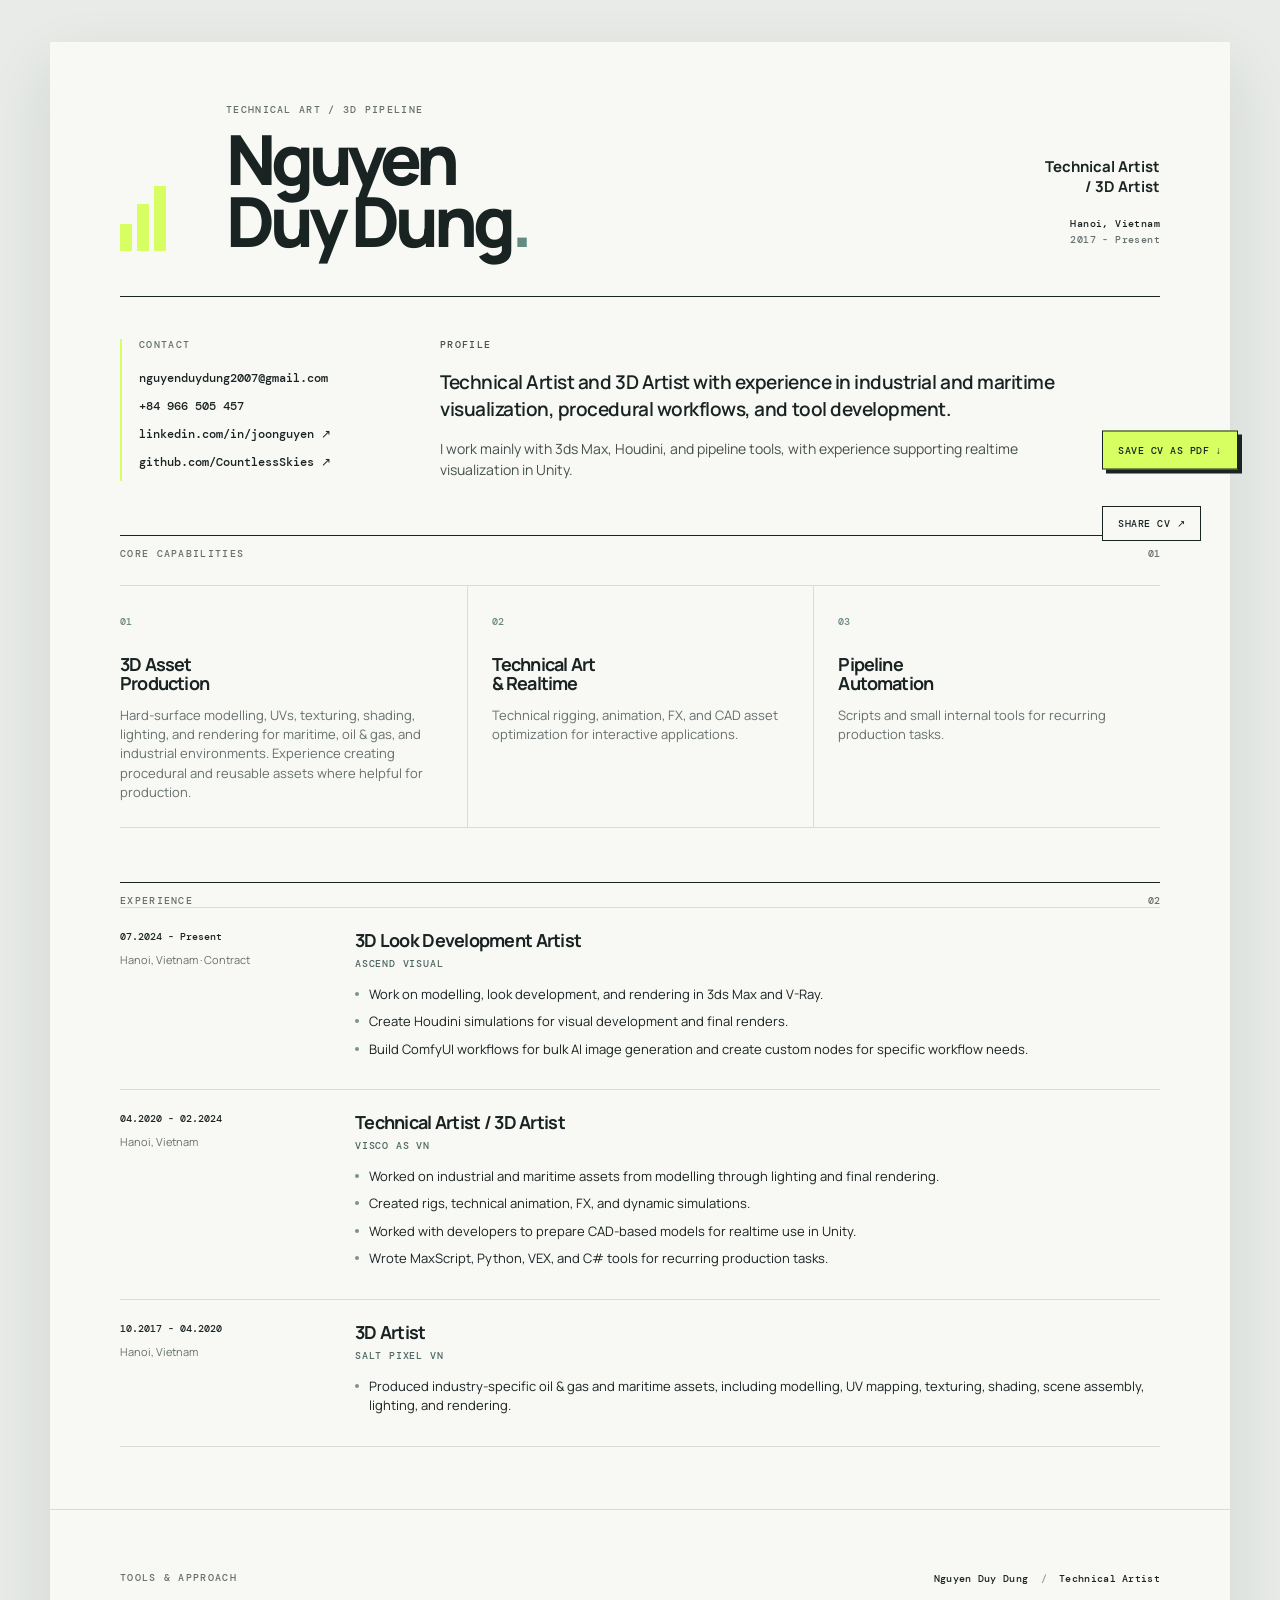
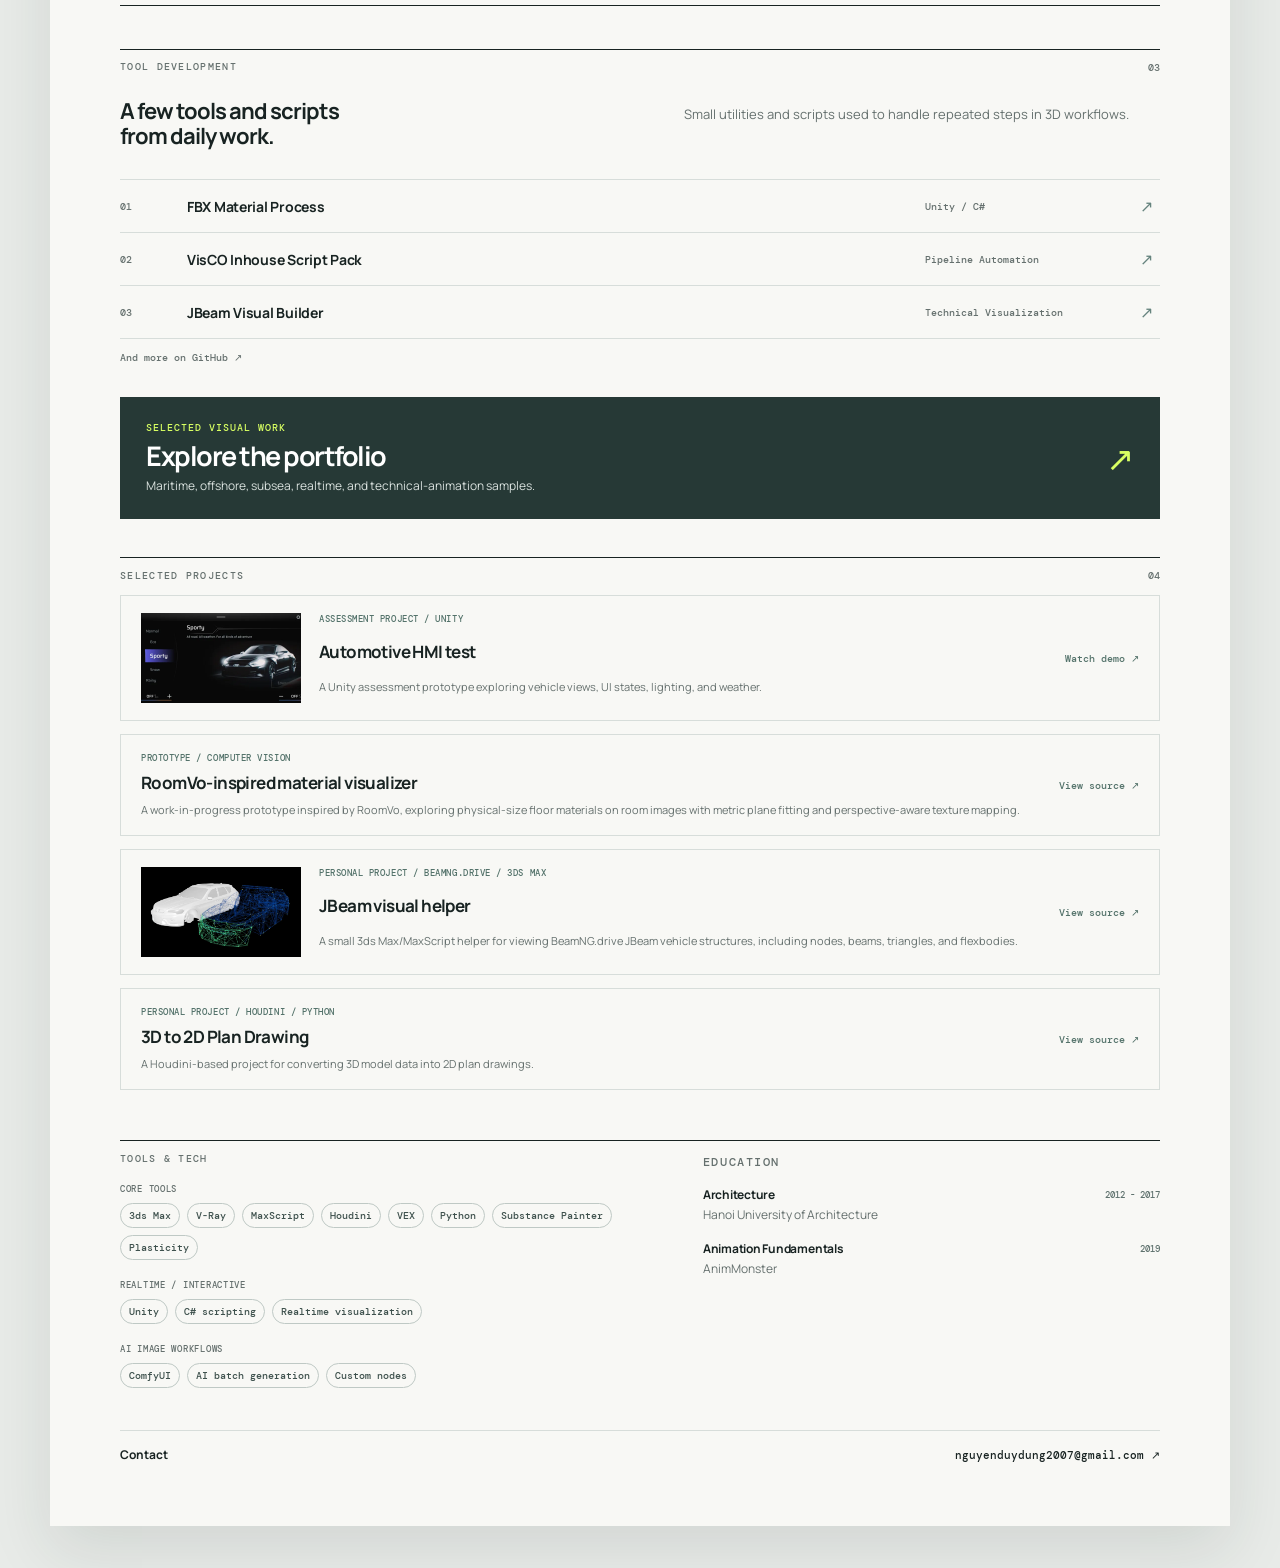
==== index.html @ ae962c32 "Move 3D to 2D plan drawing to projects" ====
<!doctype html>
<html lang="en">
  <head>
    <meta charset="UTF-8" />
    <meta name="viewport" content="width=device-width, initial-scale=1.0" />
    <meta name="description" content="Nguyen Duy Dung - Technical Artist and 3D Pipeline Artist" />
    <title>Nguyen Duy Dung - Technical Artist</title>
    <link rel="preconnect" href="https://fonts.googleapis.com" />
    <link rel="preconnect" href="https://fonts.gstatic.com" crossorigin />
    <link href="https://fonts.googleapis.com/css2?family=DM+Mono:wght@400;500&family=Manrope:wght@400;500;600;700;800&display=swap" rel="stylesheet" />
    <link rel="stylesheet" href="styles.css" />
    <link rel="stylesheet" href="portfolio-link.css" />
    <link rel="stylesheet" href="floating-pdf-button.css" />
    <link rel="stylesheet" href="share-button.css" />
    <link rel="stylesheet" href="project-thumbnails.css" />
    <link rel="stylesheet" href="cv-refinements.css" />
  </head>
  <body>
    <main class="resume">
      <section class="page page-one">
        <header class="hero">
          <div class="hero-mark" aria-hidden="true"><span></span><span></span><span></span></div>
          <div class="identity">
            <p class="eyebrow">Technical art / 3D pipeline</p>
            <h1>Nguyen<br />Duy Dung<span class="period">.</span></h1>
          </div>
          <div class="role-block">
            <p class="role">Technical Artist<br />/ 3D Artist</p>
            <p class="location">Hanoi, Vietnam<br /><span>2017 - Present</span></p>
          </div>
        </header>

        <div class="intro-grid">
          <aside class="contact-panel">
            <p class="section-label">Contact</p>
            <a href="mailto:nguyenduydung2007@gmail.com">nguyenduydung2007@gmail.com</a>
            <a href="tel:+84966505457">+84 966 505 457</a>
            <a href="https://www.linkedin.com/in/joonguyen" target="_blank" rel="noreferrer">linkedin.com/in/joonguyen ↗</a>
            <a href="https://github.com/CountlessSkies" target="_blank" rel="noreferrer">github.com/CountlessSkies ↗</a>
          </aside>
          <div class="summary">
            <p class="section-label">Profile</p>
            <p class="lead">Technical Artist and 3D Artist with experience in industrial and maritime visualization, procedural workflows, and tool development.</p>
            <p>I work mainly with 3ds Max, Houdini, and pipeline tools, with experience supporting realtime visualization in Unity.</p>
          </div>
        </div>

        <section class="capabilities">
          <div class="section-heading"><p class="section-label">Core capabilities</p><span>01</span></div>
          <div class="capability-grid">
            <article><span>01</span><h2>3D Asset<br />Production</h2><p>Hard-surface modelling, UVs, texturing, shading, lighting, and rendering for maritime, oil &amp; gas, and industrial environments. Experience creating procedural and reusable assets where helpful for production.</p></article>
            <article><span>02</span><h2>Technical Art<br />&amp; Realtime</h2><p>Technical rigging, animation, FX, and CAD asset optimization for interactive applications.</p></article>
            <article><span>03</span><h2>Pipeline<br />Automation</h2><p>Scripts and small internal tools for recurring production tasks.</p></article>
          </div>
        </section>

        <section class="experience">
          <div class="section-heading"><p class="section-label">Experience</p><span>02</span></div>
          <article class="job current">
            <div class="job-meta"><p>07.2024 - Present</p><span>Hanoi, Vietnam · Contract</span></div>
            <div class="job-main"><h2>3D Look Development Artist</h2><h3>Ascend Visual</h3><ul><li>Work on modelling, look development, and rendering in 3ds Max and V-Ray.</li><li>Create Houdini simulations for visual development and final renders.</li><li>Build ComfyUI workflows for bulk AI image generation and create custom nodes for specific workflow needs.</li></ul></div>
          </article>
          <article class="job">
            <div class="job-meta"><p>04.2020 - 02.2024</p><span>Hanoi, Vietnam</span></div>
            <div class="job-main"><h2>Technical Artist / 3D Artist</h2><h3>VISCO AS VN</h3><ul><li>Worked on industrial and maritime assets from modelling through lighting and final rendering.</li><li>Created rigs, technical animation, FX, and dynamic simulations.</li><li>Worked with developers to prepare CAD-based models for realtime use in Unity.</li><li>Wrote MaxScript, Python, VEX, and C# tools for recurring production tasks.</li></ul></div>
          </article>
          <article class="job">
            <div class="job-meta"><p>10.2017 - 04.2020</p><span>Hanoi, Vietnam</span></div>
            <div class="job-main"><h2>3D Artist</h2><h3>Salt Pixel VN</h3><ul><li>Produced industry-specific oil &amp; gas and maritime assets, including modelling, UV mapping, texturing, shading, scene assembly, lighting, and rendering.</li></ul></div>
          </article>
        </section>
      </section>

      <section class="page page-two">
        <header class="continuation"><p class="eyebrow">Tools &amp; approach</p><p>Nguyen Duy Dung <span>/</span> Technical Artist</p></header>

        <section class="tools-feature">
          <div class="section-heading"><p class="section-label">Tool development</p><span>03</span></div>
          <div class="tools-intro"><h2 class="tools-title">A few tools and scripts<br />from daily work.</h2><p>Small utilities and scripts used to handle repeated steps in 3D workflows.</p></div>
          <div class="tool-list">
            <a href="https://youtu.be/VTSaiFzFZvl" target="_blank" rel="noreferrer"><b>01</b><span>FBX Material Process</span><em>Unity / C#</em><i>↗</i></a>
            <a href="https://github.com/CountlessSkies/VisCO_VN_InHouse" target="_blank" rel="noreferrer"><b>02</b><span>VisCO Inhouse Script Pack</span><em>Pipeline Automation</em><i>↗</i></a>
            <a href="https://github.com/CountlessSkies/JBeamVisualBuilder" target="_blank" rel="noreferrer"><b>03</b><span>JBeam Visual Builder</span><em>Technical Visualization</em><i>↗</i></a>
          </div>
          <a class="tools-more" href="https://github.com/CountlessSkies" target="_blank" rel="noreferrer">And more on GitHub ↗</a>
          <a class="portfolio-cta" href="portfolio.html">
            <span class="portfolio-cta-kicker">Selected visual work</span>
            <strong>Explore the portfolio</strong>
            <span class="portfolio-cta-copy">Maritime, offshore, subsea, realtime, and technical-animation samples.</span>
            <i aria-hidden="true">↗</i>
          </a>
        </section>

        <section class="project-highlights">
          <div class="section-heading"><p class="section-label">Selected projects</p><span>04</span></div>
          <a class="realtime-project has-thumbnail" href="https://www.youtube.com/watch?v=7L6jAX87Nv0" target="_blank" rel="noreferrer">
            <img src="assets/portfolio/hmi-thumbnail.webp" alt="Automotive HMI sporty driving mode interface" />
            <span class="project-kicker">Assessment project / Unity</span>
            <strong>Automotive HMI test</strong>
            <span>A Unity assessment prototype exploring vehicle views, UI states, lighting, and weather.</span>
            <i aria-hidden="true">Watch demo ↗</i>
          </a>
          <a class="realtime-project" href="https://github.com/CountlessSkies/roomvo-clone" target="_blank" rel="noreferrer">
            <span class="project-kicker">Prototype / Computer vision</span>
            <strong>RoomVo-inspired material visualizer</strong>
            <span>A work-in-progress prototype inspired by RoomVo, exploring physical-size floor materials on room images with metric plane fitting and perspective-aware texture mapping.</span>
            <i aria-hidden="true">View source ↗</i>
          </a>
          <a class="realtime-project has-thumbnail" href="https://github.com/CountlessSkies/JBeamVisualBuilder" target="_blank" rel="noreferrer">
            <img src="assets/portfolio/jbeam-visual-builder.webp" alt="JBeam vehicle data visualization" />
            <span class="project-kicker">Personal project / BeamNG.drive / 3ds Max</span>
            <strong>JBeam visual helper</strong>
            <span>A small 3ds Max/MaxScript helper for viewing BeamNG.drive JBeam vehicle structures, including nodes, beams, triangles, and flexbodies.</span>
            <i aria-hidden="true">View source ↗</i>
          </a>
          <a class="realtime-project" href="https://github.com/CountlessSkies/3Dto2DPlanDrawing" target="_blank" rel="noreferrer">
            <span class="project-kicker">Personal project / Houdini / Python</span>
            <strong>3D to 2D Plan Drawing</strong>
            <span>A Houdini-based project for converting 3D model data into 2D plan drawings.</span>
            <i aria-hidden="true">View source ↗</i>
          </a>
        </section>

        <section class="bottom-grid">
          <div class="software"><p class="section-label">Tools &amp; tech</p><p class="tool-group-label">Core tools</p><div class="chips"><span>3ds Max</span><span>V-Ray</span><span>MaxScript</span><span>Houdini</span><span>VEX</span><span>Python</span><span>Substance Painter</span><span>Plasticity</span></div><p class="tool-group-label realtime-label">Realtime / interactive</p><div class="chips"><span>Unity</span><span>C# scripting</span><span>Realtime visualization</span></div><p class="tool-group-label realtime-label">AI image workflows</p><div class="chips"><span>ComfyUI</span><span>AI batch generation</span><span>Custom nodes</span></div></div>
          <div class="education"><p class="section-label">Education</p><article><h3>Architecture</h3><p>Hanoi University of Architecture</p><span>2012 - 2017</span></article><article><h3>Animation Fundamentals</h3><p>AnimMonster</p><span>2019</span></article></div>
        </section>

        <footer><p>Contact</p><a href="mailto:nguyenduydung2007@gmail.com">nguyenduydung2007@gmail.com ↗</a></footer>
      </section>

    </main>
    <button class="save-pdf" style="margin: 0" type="button" onclick="window.print()">Save CV as PDF ↓</button>
    <button class="share-cv" type="button" onclick="if (navigator.share) { navigator.share({ title: document.title, url: location.href }); } else { navigator.clipboard.writeText(location.href).then(() => alert('CV link copied.')); }">Share CV ↗</button>
  </body>
</html>
---- styles.css ----
.personal-project-list{display:grid;grid-template-columns:1fr 1fr;gap:12px;margin-top:18px}.personal-project-list article{padding:13px;border:1px solid var(--line)}.personal-project-list h3{font-size:15px;letter-spacing:-.03em;margin:6px 0}.personal-project-list article>p:not(.project-kicker){margin:0;color:var(--muted);font-size:11px;line-height:1.45}.personal-project-list a{display:inline-block;margin-top:9px;color:var(--ink);font:500 10px var(--mono)}.page-personal .personal-visual{margin-top:17px}@media(max-width:760px){.personal-project-list{grid-template-columns:1fr}}
 body .personal-header h2{font-size:24px;letter-spacing:-.035em}
 body .contact-panel a{font-size:12px}body .capability-grid p{font-size:13px}body .job-main li{font-size:13px;line-height:1.5}body .education p{font-size:12px}body .realtime-note p:not(.section-label):not(.project-kicker){font-size:13px}body .personal-content>div>p:last-child{font-size:13px}body .personal-status p{font-size:12px}body .portfolio-feature p,body .portfolio-tile p{font-size:12px}body .motion-frame figcaption p{font-size:11px}body .subsea-header>p:last-child{font-size:12px}body footer a{font-size:11px}
 @keyframes reveal-vertical{0%{object-position:50% 0%}100%{object-position:50% 100%}}.portfolio-feature img,.portfolio-tile img,.personal-visual img,.subsea-gallery img,.motion-frame img{animation:reveal-vertical 18s ease-in-out infinite alternate;will-change:object-position}.portfolio-tile:nth-child(even) img,.subsea-gallery img:nth-child(3n),.motion-quad img{animation-delay:-9s}@media(prefers-reduced-motion:reduce){.portfolio-feature img,.portfolio-tile img,.personal-visual img,.subsea-gallery img,.motion-frame img{animation:none;object-position:50% 50%}}
 .project-demo-link{display:inline-block;margin-left:7px;color:var(--ink);font:500 10px var(--mono);white-space:nowrap}
 .personal-header{padding-bottom:21px;border-bottom:1px solid var(--ink)}.personal-header h2{font-size:36px;line-height:1.01;letter-spacing:-.065em;margin:12px 0 9px}.personal-header h2 span{color:#638b84}.personal-header>p:last-child{max-width:540px;margin:0;color:var(--muted);font-size:12px}.personal-visual{width:68%;margin:22px 0 0 auto;background:#e7e9e6}.personal-visual img{display:block;width:100%;height:154px;object-fit:cover}.personal-visual p{font:500 9px var(--mono);letter-spacing:.07em;text-transform:uppercase;color:var(--muted);padding:7px 10px;margin:0}.personal-content{display:grid;grid-template-columns:1fr 1fr;gap:52px;margin-top:25px}.personal-content>div{border-top:1px solid var(--line);padding-top:10px}.personal-content .section-label{margin-bottom:10px}.personal-content>div>p:last-child{margin:0;font-size:12px;line-height:1.55;color:var(--muted)}.personal-stack{margin-top:26px;padding-top:10px;border-top:1px solid var(--ink)}.personal-stack .chips{margin-top:13px}.personal-status{display:flex;justify-content:space-between;gap:35px;margin-top:22px;padding:13px 0;border-top:1px solid var(--line);border-bottom:1px solid var(--line)}.personal-status p{margin:0;max-width:570px;font-size:11px;line-height:1.5;color:var(--muted)}.personal-status b{color:var(--ink)}.personal-status a{flex:0 0 auto;align-self:center;color:var(--ink);font:500 10px var(--mono)}.page-personal footer{bottom:39px}@media(max-width:760px){.personal-content{grid-template-columns:1fr;gap:22px}.personal-visual{width:100%}.personal-visual img{height:190px}.personal-status{display:block}.personal-status a{display:inline-block;margin-top:12px}.page-personal footer{margin-top:35px}}@media print{.page-personal{page-break-before:always}.personal-visual{width:68%}.personal-visual img{height:40mm}.page-personal footer{bottom:16mm}}
.subsea-header{padding-bottom:20px;border-bottom:1px solid var(--ink)}.subsea-header h2{font-size:34px;line-height:1.01;letter-spacing:-.065em;margin:12px 0 8px}.subsea-header h2 span{color:#638b84}.subsea-header>p:last-child{font-size:11px;margin:0;color:var(--muted)}.subsea-gallery{display:grid;grid-template-columns:1fr 1fr;gap:4px;margin-top:19px}.subsea-gallery img{display:block;width:100%;height:112px;object-fit:cover}.page-subsea footer{bottom:38px}@media(max-width:760px){.subsea-gallery{grid-template-columns:1fr}.subsea-gallery img{height:190px}.page-subsea footer{margin-top:35px}}@media print{.page-subsea{page-break-before:always}.subsea-gallery img{height:27mm}.page-subsea footer{bottom:16mm}}
.motion-pair{display:grid;grid-template-columns:1fr 1fr;gap:3px}.motion-quad{display:grid;grid-template-columns:1fr 1fr;gap:3px}.motion-frame .motion-pair img{height:123px}.animation-frame .motion-quad img{height:112px}@media(max-width:760px){.motion-pair,.motion-quad{grid-template-columns:1fr}.motion-frame .motion-pair img,.animation-frame .motion-quad img{height:190px}}@media print{.motion-frame .motion-pair img{height:30mm}.animation-frame .motion-quad img{height:27mm}}
.motion-header{padding-bottom:22px;border-bottom:1px solid var(--ink)}.motion-header h2{font-size:34px;line-height:1.02;letter-spacing:-.065em;margin:12px 0 7px}.motion-header h2 span{color:#638b84}.motion-header div{display:flex;justify-content:space-between;align-items:end}.motion-header div>p{margin:0;font:500 10px/1.5 var(--mono);color:var(--muted);text-align:right}.motion-frame{margin:17px 0 0}.motion-frame img{display:block;width:100%;object-fit:cover}.still-frame img{height:140px}.animation-frame img{height:272px}.rig-frame img{height:135px}.motion-frame figcaption{display:flex;justify-content:space-between;gap:30px;padding:7px 0 9px;border-bottom:1px solid var(--line)}.motion-frame figcaption span{font:500 9px var(--mono);letter-spacing:.08em;text-transform:uppercase;color:#59746e}.motion-frame figcaption p{font-size:10px;margin:0;text-align:right;color:var(--muted)}.motion-frame figcaption a{color:var(--ink)}.page-motion footer{bottom:38px}@media(max-width:760px){.motion-header div,.motion-frame figcaption{display:block}.motion-header div>p,.motion-frame figcaption p{text-align:left;margin-top:8px}.still-frame img,.animation-frame img,.rig-frame img{height:190px}.page-motion footer{margin-top:35px}}@media print{.page-motion{page-break-before:always}.page-motion footer{bottom:16mm}.still-frame img{height:34mm}.animation-frame img{height:62mm}.rig-frame img{height:31mm}}
.tool-group-label{margin:18px 0 -9px;font:500 9px var(--mono);letter-spacing:.08em;text-transform:uppercase;color:var(--muted)}.tool-group-label.realtime-label{margin-top:19px}.realtime-note{display:grid;grid-template-columns:1.1fr 2fr;gap:55px;margin-top:40px;padding-top:12px;border-top:1px solid var(--ink)}.realtime-note h2{font-size:18px;line-height:1.2;letter-spacing:-.04em;margin:7px 0 10px}.realtime-note p:not(.section-label):not(.project-kicker){max-width:600px;margin:0;font-size:12px;line-height:1.52;color:var(--muted)}.project-kicker{font:500 9px var(--mono);letter-spacing:.06em;text-transform:uppercase;margin:0;color:#53726a}.project-kicker span{color:var(--muted);margin-left:10px}@media(max-width:760px){.realtime-note{grid-template-columns:1fr;gap:16px;margin-top:35px}}@media print{.realtime-note{margin-top:10mm}.tool-group-label{margin-top:4mm}}
:root{--ink:#182322;--muted:#65706e;--line:#d7ddda;--paper:#f8f8f5;--accent:#d8ff62;--deep:#263936;--sans:"Manrope",Arial,sans-serif;--mono:"DM Mono","Courier New",monospace}*{box-sizing:border-box}html{background:#e8ebe8}body{margin:0;color:var(--ink);font-family:var(--sans);font-size:14px;line-height:1.5;background:#e8ebe8}.resume{width:min(100%,1180px);margin:42px auto;box-shadow:0 24px 60px #1b29261c}.page{background:var(--paper);min-height:1122px;padding:62px 70px;position:relative}.page-two{border-top:1px solid var(--line)}.hero{display:grid;grid-template-columns:82px 1fr 260px;gap:24px;align-items:end;padding-bottom:45px;border-bottom:1px solid var(--ink)}.hero-mark{height:65px;display:flex;gap:5px;align-items:end}.hero-mark span{display:block;width:12px;background:var(--accent)}.hero-mark span:nth-child(1){height:27px}.hero-mark span:nth-child(2){height:47px}.hero-mark span:nth-child(3){height:65px}.eyebrow,.section-label{font:500 10px/1.2 var(--mono);letter-spacing:.13em;text-transform:uppercase;color:var(--muted);margin:0}.identity h1{font-size:clamp(46px,5.4vw,70px);letter-spacing:-.075em;line-height:.89;margin:12px 0 0;font-weight:800}.period{color:#638b84}.role-block{text-align:right;padding-bottom:4px}.role{font-size:15px;line-height:1.35;font-weight:700;margin:0 0 19px}.location{font:500 10px/1.55 var(--mono);letter-spacing:.04em;margin:0}.location span{color:var(--muted)}.intro-grid{display:grid;grid-template-columns:258px 1fr;gap:62px;padding:42px 0 54px}.contact-panel{border-left:2px solid var(--accent);padding-left:17px}.contact-panel .section-label{margin-bottom:18px}.contact-panel a{color:var(--ink);display:block;font:500 11px/1.5 var(--mono);text-decoration:none;margin:0 0 10px;overflow-wrap:anywhere}.contact-panel a:hover,footer a:hover{text-decoration:underline}.summary .section-label{margin-bottom:18px}.summary p{max-width:625px;margin:0;color:#46504e}.summary .lead{font-size:19px;line-height:1.42;font-weight:600;color:var(--ink);letter-spacing:-.025em;margin-bottom:15px}.section-heading{display:flex;justify-content:space-between;align-items:center;border-top:1px solid var(--ink);padding-top:11px}.section-heading>span{font:500 10px var(--mono);color:var(--muted)}.capability-grid{display:grid;grid-template-columns:repeat(3,1fr);gap:0;margin-top:25px;border-top:1px solid var(--line);border-bottom:1px solid var(--line)}.capability-grid article{padding:23px 24px 25px 0;min-height:188px}.capability-grid article+article{border-left:1px solid var(--line);padding-left:24px}.capability-grid span,.card-no{font:500 10px var(--mono);color:#6a8580}.capability-grid h2{font-size:18px;letter-spacing:-.045em;line-height:1.08;margin:25px 0 12px}.capability-grid p{color:var(--muted);font-size:12px;line-height:1.48;margin:0}.experience{margin-top:54px}.job{display:grid;grid-template-columns:190px 1fr;gap:45px;padding:22px 0;border-bottom:1px solid var(--line)}.job.current{border-top:1px solid var(--line)}.job-meta p{font:500 10px var(--mono);margin:0 0 5px}.job-meta span{color:var(--muted);font-size:11px}.job-main h2{font-size:18px;line-height:1.15;letter-spacing:-.04em;margin:0}.job-main h3{font:500 10px var(--mono);letter-spacing:.08em;text-transform:uppercase;margin:6px 0 15px;color:#4e6863}.job-main ul{padding:0;margin:0;list-style:none}.job-main li{position:relative;padding-left:14px;margin:0 0 8px;font-size:12px;line-height:1.45}.job-main li::before{content:"";width:4px;height:4px;border-radius:50%;background:#76958f;position:absolute;top:7px;left:0}.continuation{display:flex;justify-content:space-between;border-bottom:1px solid var(--ink);padding-bottom:20px}.continuation>p:last-child{margin:0;font:500 10px var(--mono);letter-spacing:.03em}.continuation span{color:#8e9d99;margin:0 6px}.tools-feature{padding-top:43px}.tools-intro{display:grid;grid-template-columns:1.05fr 1fr;gap:65px;padding:25px 0 31px}.tools-intro h2{font-size:30px;letter-spacing:-.065em;line-height:1.05;margin:0}.tools-intro p{font-size:13px;color:var(--muted);margin:5px 0 0;line-height:1.6}.tool-list{border-top:1px solid var(--line)}.tool-list a{display:grid;grid-template-columns:52px 1fr 200px 20px;gap:15px;align-items:center;padding:14px 0;border-bottom:1px solid var(--line);color:var(--ink);text-decoration:none;transition:padding .2s,background .2s}.tool-list a:hover{padding-left:12px;background:#eff1ed}.tool-list b,.tool-list em{font:500 10px var(--mono);font-style:normal;color:var(--muted)}.tool-list span{font-size:14px;font-weight:700;letter-spacing:-.02em}.tool-list i{font-size:16px;font-style:normal;color:#66847e}.project-section{margin-top:50px}.project-grid{display:grid;grid-template-columns:1.15fr .85fr;gap:12px;margin-top:22px}.project-card{min-height:211px;padding:21px;display:flex;flex-direction:column;justify-content:space-between}.project-card.marine{background:var(--deep);color:#fff}.project-card.realtime{background:#e0e7e4}.project-card.motion{grid-column:1 / -1;min-height:175px;background:#d5e0dc;display:grid;grid-template-columns:1fr 2fr;gap:25px}.project-card>div:last-child{align-self:flex-end;width:100%}.project-card.motion>div:last-child{align-self:start}.project-card p{font:500 10px var(--mono);letter-spacing:.08em;text-transform:uppercase;margin:0 0 12px;opacity:.72}.project-card h2{font-size:20px;letter-spacing:-.055em;line-height:1.1;margin:0}.project-card ul{list-style:none;padding:0;margin:17px 0 0}.project-card li{font-size:11px;line-height:1.45;margin:4px 0;padding-left:10px;position:relative}.project-card li::before{content:"—";position:absolute;left:0}.project-card a{display:inline-block;margin-top:12px;color:var(--ink);font:500 10px var(--mono)}.bottom-grid{display:grid;grid-template-columns:1.1fr 1fr;gap:80px;margin-top:50px;padding-top:12px;border-top:1px solid var(--ink)}.chips{display:flex;flex-wrap:wrap;gap:7px;margin-top:17px}.chips span{padding:5px 8px;border:1px solid #bfc9c5;border-radius:20px;font:500 10px var(--mono);color:#3e514d}.education article{position:relative;margin-top:16px;padding-right:80px}.education h3{font-size:12px;margin:0;letter-spacing:-.02em}.education p{font-size:11px;margin:2px 0;color:var(--muted)}.education span{font:500 9px var(--mono);position:absolute;right:0;top:3px;color:#5e716d}footer{display:flex;justify-content:space-between;align-items:center;position:absolute;bottom:58px;left:70px;right:70px;padding-top:15px;border-top:1px solid var(--line)}footer p{font-size:12px;font-weight:700;margin:0}footer a{color:var(--ink);font:500 10px var(--mono);text-decoration:none}@media (max-width:760px){.resume{margin:0;box-shadow:none}.page{min-height:0;padding:35px 24px}.hero{grid-template-columns:42px 1fr;gap:16px;padding-bottom:30px}.hero-mark{height:48px}.hero-mark span{width:8px}.hero-mark span:nth-child(1){height:19px}.hero-mark span:nth-child(2){height:34px}.hero-mark span:nth-child(3){height:48px}.role-block{grid-column:1 / -1;text-align:left;padding:0;display:flex;gap:25px;align-items:end}.role{margin:0}.intro-grid,.tools-intro,.bottom-grid{grid-template-columns:1fr;gap:28px}.intro-grid{padding:30px 0 40px}.capability-grid,.project-grid{grid-template-columns:1fr}.capability-grid article,.capability-grid article+article{min-height:0;padding:21px 0;border-left:0;border-top:1px solid var(--line)}.capability-grid article:first-child{border-top:0}.experience{margin-top:40px}.job{grid-template-columns:1fr;gap:13px}.tool-list a{grid-template-columns:34px 1fr 16px}.tool-list em{display:none}.project-card.motion{grid-column:auto;grid-template-columns:1fr;min-height:211px}.bottom-grid{margin-top:40px}footer{position:static;margin-top:42px;display:block;padding-top:14px}footer a{display:block;margin-top:6px}.page-two{border-top:8px solid #e8ebe8}.portfolio-header{display:block}.portfolio-header>p{text-align:left;margin-top:16px}.portfolio-feature img{height:190px}.portfolio-feature figcaption{display:block}.portfolio-feature p{text-align:left;margin-top:5px}.portfolio-mosaic{grid-template-columns:1fr}.portfolio-tile img,.portfolio-tile.tall img{height:190px}.page-portfolio footer{margin-top:35px}}@media print{html,body{background:#fff}.resume{width:100%;margin:0;box-shadow:none}.page{width:210mm;min-height:297mm;padding:16mm 18mm;break-after:page}.page-two{border-top:0}footer{bottom:16mm;left:18mm;right:18mm}.hero{padding-bottom:11mm}.identity h1{font-size:50px}.intro-grid{padding:11mm 0 14mm}.tools-feature{padding-top:11mm}.project-section{margin-top:14mm}.bottom-grid{margin-top:14mm}.page-two{page-break-before:always}.page-portfolio{page-break-before:always}.page-portfolio footer{bottom:16mm}.portfolio-feature img{height:64mm}.portfolio-tile img{height:34mm}.portfolio-tile.tall img{height:43mm}}.portfolio-header{display:flex;justify-content:space-between;align-items:end;padding-bottom:28px;border-bottom:1px solid var(--ink)}.portfolio-header h2{font-size:39px;line-height:.99;letter-spacing:-.065em;margin:12px 0 0}.portfolio-header h2 span{color:#638b84}.portfolio-header>p{font:500 10px/1.6 var(--mono);text-align:right;margin:0;color:var(--muted)}.portfolio-feature{margin:27px 0 13px}.portfolio-feature img{display:block;width:100%;height:260px;object-fit:cover}.portfolio-feature figcaption{display:flex;justify-content:space-between;gap:30px;padding:10px 0 13px;border-bottom:1px solid var(--line)}.portfolio-feature span,.portfolio-tile span{font:500 9px var(--mono);letter-spacing:.08em;color:#59746e;text-transform:uppercase}.portfolio-feature p{font-size:11px;margin:0;max-width:390px;text-align:right;color:var(--muted)}.portfolio-mosaic{display:grid;grid-template-columns:1fr 1fr;gap:13px}.portfolio-tile{margin:0}.portfolio-tile img{display:block;width:100%;height:140px;object-fit:cover}.portfolio-tile.tall img{height:180px}.portfolio-tile figcaption{padding:8px 0}.portfolio-tile p{font-size:11px;margin:2px 0 0;color:var(--ink);font-weight:600}.page-portfolio footer{bottom:45px}
---- portfolio-link.css ----
.resume:not(.portfolio-resume) .page-personal,.resume:not(.portfolio-resume) .page-portfolio,.resume:not(.portfolio-resume) .page-motion,.resume:not(.portfolio-resume) .page-subsea{display:none}.page-two{min-height:0}.page-two footer{position:static;margin-top:42px}.save-pdf{margin:0 0 15px;padding:7px 10px;border:1px solid #182322;background:#d8ff62;color:#182322;cursor:pointer;font:500 9px "DM Mono","Courier New",monospace;letter-spacing:.05em;text-transform:uppercase}.save-pdf:hover{background:#c7ef50}.tools-more{display:inline-block;margin-top:12px;color:#65706e;font:500 10px "DM Mono","Courier New",monospace;text-decoration:none}.tools-more:hover{color:#182322;text-decoration:underline}.portfolio-cta{display:grid;grid-template-columns:1fr auto;gap:8px 28px;align-items:end;margin-top:31px;padding:24px 26px;background:#263936;color:#fff;text-decoration:none;transition:transform .2s,background .2s}.portfolio-cta:hover{background:#34514c;transform:translateY(-2px)}.portfolio-cta-kicker{font:500 10px "DM Mono","Courier New",monospace;letter-spacing:.1em;text-transform:uppercase;color:#d8ff62}.portfolio-cta strong{grid-column:1;font-size:27px;line-height:1;letter-spacing:-.055em}.portfolio-cta-copy{grid-column:1;color:#d9e1de;font-size:12px}.portfolio-cta i{grid-column:2;grid-row:1 / 4;align-self:center;font-size:34px;font-style:normal;color:#d8ff62}.project-highlights{margin-top:38px}.realtime-project{display:grid;grid-template-columns:1fr auto;gap:6px 24px;margin-top:13px;padding:17px 20px;border:1px solid #d7ddda;color:#182322;text-decoration:none;transition:border-color .2s,background .2s}.realtime-project:hover{background:#eff1ed;border-color:#66847e}.realtime-project .project-kicker{grid-column:1}.realtime-project strong{grid-column:1;font-size:17px;letter-spacing:-.035em}.realtime-project>span:last-of-type{grid-column:1;color:#65706e;font-size:11px}.realtime-project i{grid-column:2;grid-row:1 / 4;align-self:center;font:500 10px "DM Mono","Courier New",monospace;font-style:normal;color:#53726a}.back-to-cv{color:#182322;font:500 10px "DM Mono","Courier New",monospace;text-decoration:none;border-bottom:1px solid #182322;padding-bottom:3px}.back-to-cv:hover{color:#59746e;border-color:#59746e}@media(max-width:760px){.portfolio-cta{padding:22px}.portfolio-cta strong{font-size:23px}.portfolio-cta-copy{max-width:250px}.realtime-project{grid-template-columns:1fr}.realtime-project i{grid-column:1;grid-row:auto;margin-top:4px}.back-to-cv{margin-top:16px;display:inline-block}}@media print{.page-two{min-height:297mm}.page-two footer{position:absolute;margin-top:0}.save-pdf{display:none}}
---- floating-pdf-button.css ----
.save-pdf{position:fixed;top:50%;left:min(calc(50% + 606px),calc(100% - 178px));z-index:20;padding:12px 15px;border:1px solid #182322;background:#d8ff62;box-shadow:4px 4px 0 #182322;color:#182322;cursor:pointer;font:500 10px "DM Mono","Courier New",monospace;letter-spacing:.05em;text-transform:uppercase;transform:translateY(-50%);transition:transform .2s,box-shadow .2s}.save-pdf:hover{transform:translate(2px,calc(-50% + 2px));box-shadow:2px 2px 0 #182322}@media(max-width:760px){.save-pdf{top:auto;right:16px;bottom:16px;left:auto;padding:11px 13px;transform:none}.save-pdf:hover{transform:translate(2px,2px)}}@media print{.save-pdf{display:none}}
---- share-button.css ----
.share-cv{position:fixed;top:calc(50% + 56px);left:min(calc(50% + 606px),calc(100% - 178px));z-index:20;padding:10px 15px;border:1px solid #182322;background:#f8f8f5;color:#182322;cursor:pointer;font:500 10px "DM Mono","Courier New",monospace;letter-spacing:.05em;text-transform:uppercase;transition:background .2s,transform .2s}.share-cv:hover{background:#eff1ed;transform:translateX(2px)}@media(max-width:760px){.share-cv{top:auto;right:16px;bottom:64px;left:auto;padding:9px 13px}.share-cv:hover{transform:translateX(2px)}}@media print{.share-cv{display:none}}
---- project-thumbnails.css ----
.realtime-project.has-thumbnail{grid-template-columns:160px minmax(0,1fr) auto;column-gap:18px}.realtime-project.has-thumbnail img{grid-column:1;grid-row:1 / 4;width:100%;height:90px;object-fit:cover}.realtime-project.has-thumbnail .project-kicker,.realtime-project.has-thumbnail strong,.realtime-project.has-thumbnail>span:last-of-type{grid-column:2}.realtime-project.has-thumbnail i{grid-column:3;grid-row:1 / 4}@media(max-width:760px){.realtime-project.has-thumbnail{grid-template-columns:1fr}.realtime-project.has-thumbnail img{grid-column:1;grid-row:auto;height:auto;max-height:190px;margin-bottom:4px}.realtime-project.has-thumbnail .project-kicker,.realtime-project.has-thumbnail strong,.realtime-project.has-thumbnail>span:last-of-type,.realtime-project.has-thumbnail i{grid-column:1;grid-row:auto}}
---- cv-refinements.css ----
.tools-intro h2.tools-title{font-size:22px;line-height:1.13;letter-spacing:-.045em}
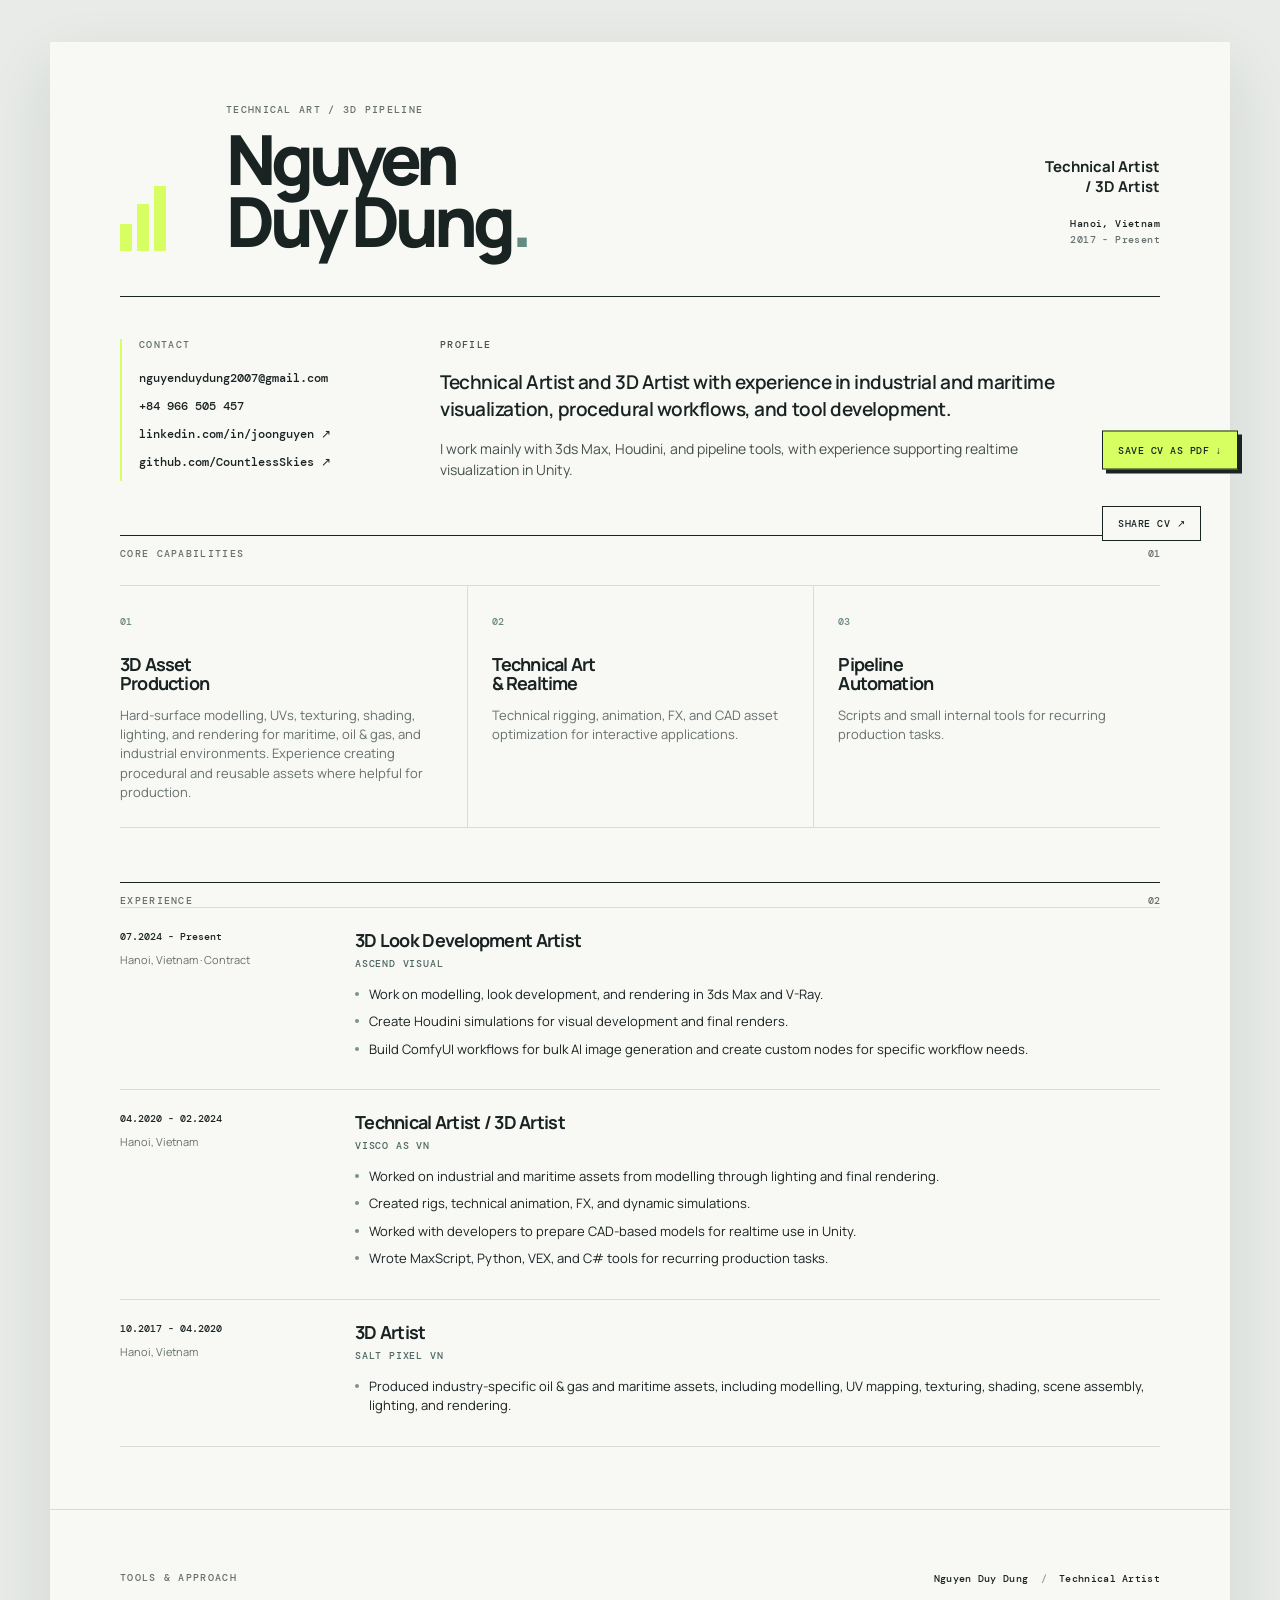
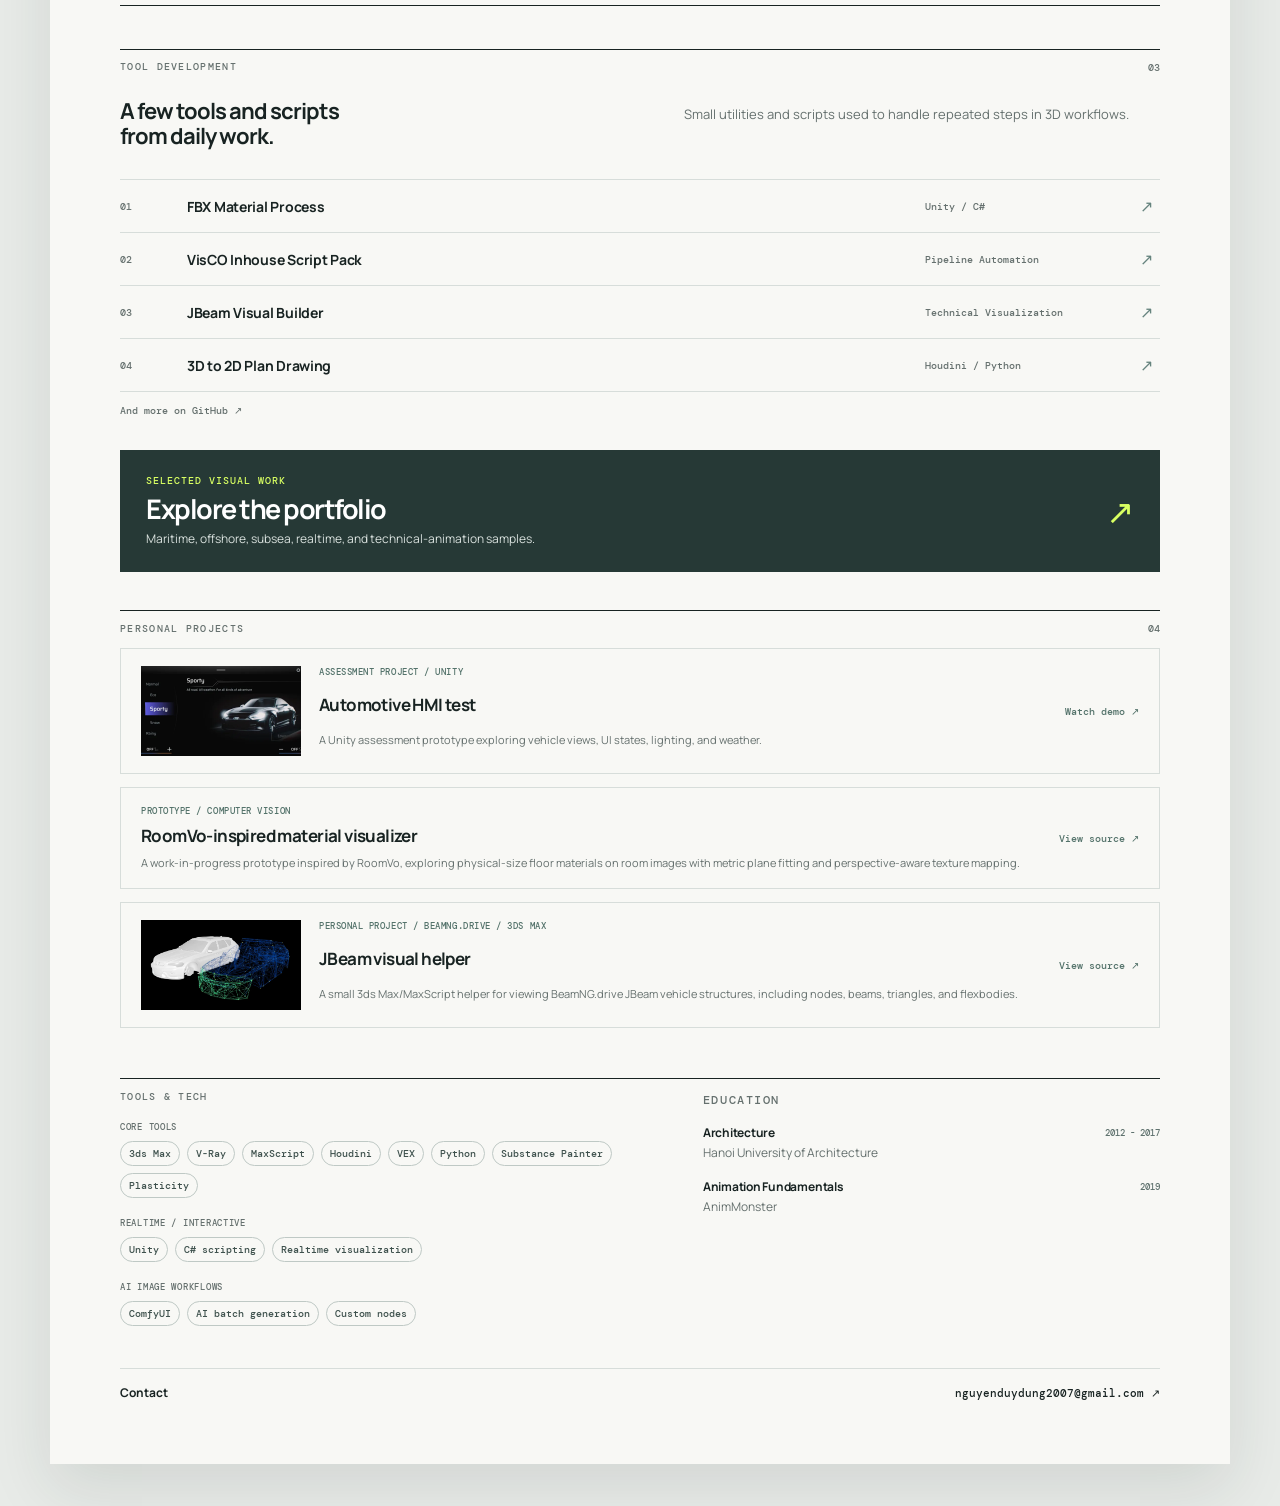
==== commit 3cc9d38a: "Rename projects section and restore Houdini tool" ====
--- a/index.html
+++ b/index.html
@@ -81,6 +81,7 @@
             <a href="https://youtu.be/VTSaiFzFZvl" target="_blank" rel="noreferrer"><b>01</b><span>FBX Material Process</span><em>Unity / C#</em><i>↗</i></a>
             <a href="https://github.com/CountlessSkies/VisCO_VN_InHouse" target="_blank" rel="noreferrer"><b>02</b><span>VisCO Inhouse Script Pack</span><em>Pipeline Automation</em><i>↗</i></a>
             <a href="https://github.com/CountlessSkies/JBeamVisualBuilder" target="_blank" rel="noreferrer"><b>03</b><span>JBeam Visual Builder</span><em>Technical Visualization</em><i>↗</i></a>
+            <a href="https://github.com/CountlessSkies/3Dto2DPlanDrawing" target="_blank" rel="noreferrer"><b>04</b><span>3D to 2D Plan Drawing</span><em>Houdini / Python</em><i>↗</i></a>
           </div>
           <a class="tools-more" href="https://github.com/CountlessSkies" target="_blank" rel="noreferrer">And more on GitHub ↗</a>
           <a class="portfolio-cta" href="portfolio.html">
@@ -92,7 +93,7 @@
         </section>
 
         <section class="project-highlights">
-          <div class="section-heading"><p class="section-label">Selected projects</p><span>04</span></div>
+          <div class="section-heading"><p class="section-label">Personal projects</p><span>04</span></div>
           <a class="realtime-project has-thumbnail" href="https://www.youtube.com/watch?v=7L6jAX87Nv0" target="_blank" rel="noreferrer">
             <img src="assets/portfolio/hmi-thumbnail.webp" alt="Automotive HMI sporty driving mode interface" />
             <span class="project-kicker">Assessment project / Unity</span>
@@ -113,12 +114,6 @@
             <span>A small 3ds Max/MaxScript helper for viewing BeamNG.drive JBeam vehicle structures, including nodes, beams, triangles, and flexbodies.</span>
             <i aria-hidden="true">View source ↗</i>
           </a>
-          <a class="realtime-project" href="https://github.com/CountlessSkies/3Dto2DPlanDrawing" target="_blank" rel="noreferrer">
-            <span class="project-kicker">Personal project / Houdini / Python</span>
-            <strong>3D to 2D Plan Drawing</strong>
-            <span>A Houdini-based project for converting 3D model data into 2D plan drawings.</span>
-            <i aria-hidden="true">View source ↗</i>
-          </a>
         </section>
 
         <section class="bottom-grid">
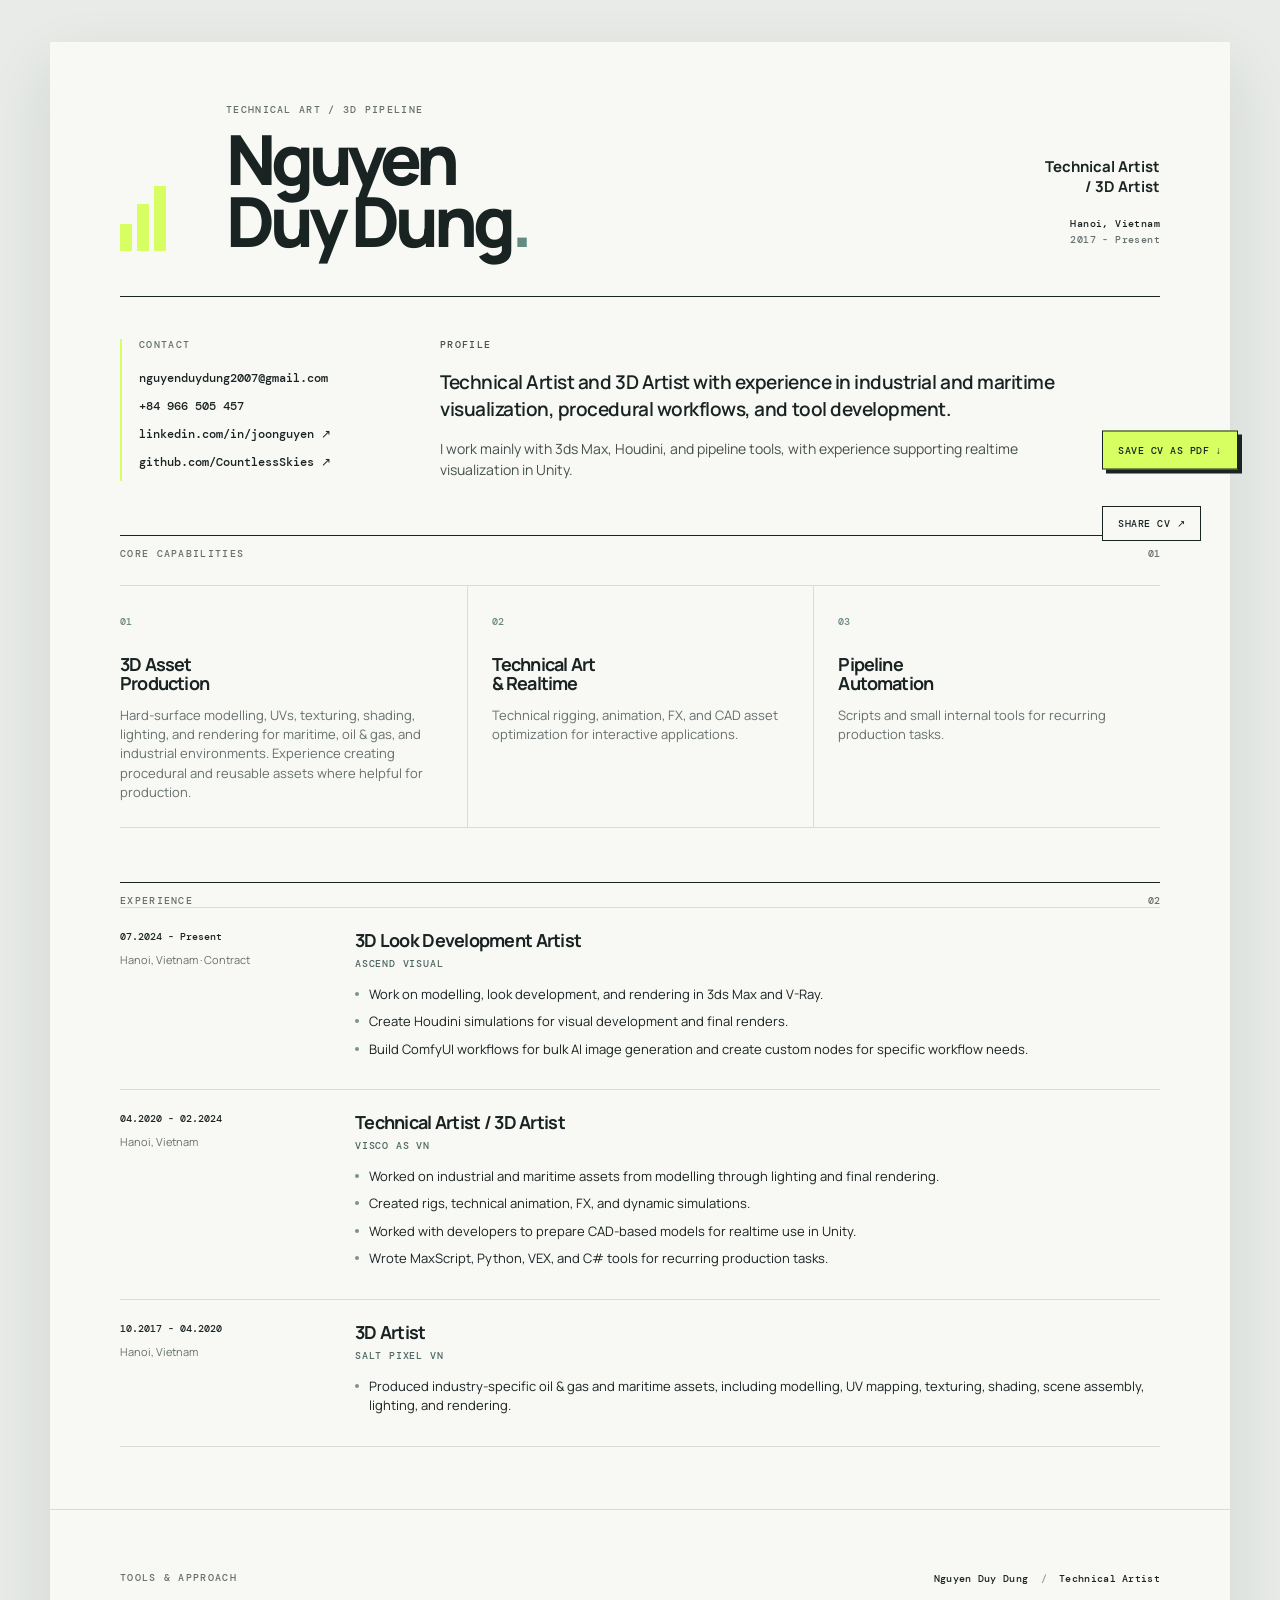
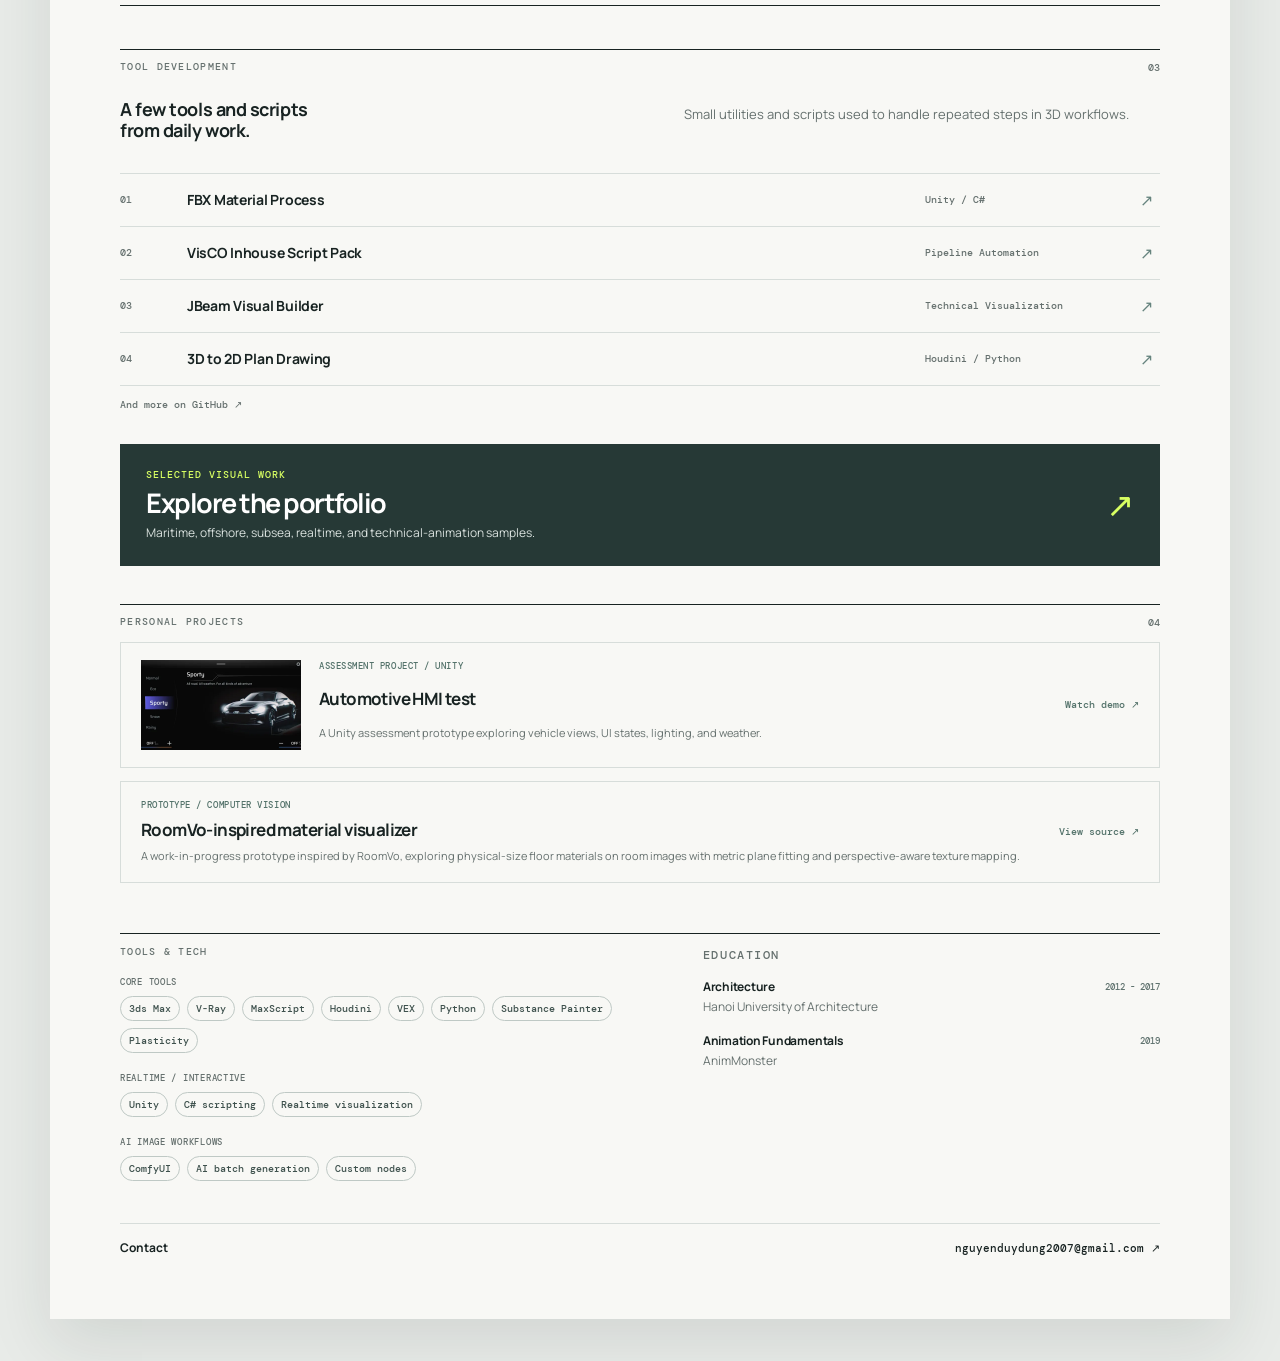
==== commit 167174fa: "Remove JBeam personal project card" ====
--- a/index.html
+++ b/index.html
@@ -107,13 +107,6 @@
             <span>A work-in-progress prototype inspired by RoomVo, exploring physical-size floor materials on room images with metric plane fitting and perspective-aware texture mapping.</span>
             <i aria-hidden="true">View source ↗</i>
           </a>
-          <a class="realtime-project has-thumbnail" href="https://github.com/CountlessSkies/JBeamVisualBuilder" target="_blank" rel="noreferrer">
-            <img src="assets/portfolio/jbeam-visual-builder.webp" alt="JBeam vehicle data visualization" />
-            <span class="project-kicker">Personal project / BeamNG.drive / 3ds Max</span>
-            <strong>JBeam visual helper</strong>
-            <span>A small 3ds Max/MaxScript helper for viewing BeamNG.drive JBeam vehicle structures, including nodes, beams, triangles, and flexbodies.</span>
-            <i aria-hidden="true">View source ↗</i>
-          </a>
         </section>
 
         <section class="bottom-grid">
--- a/cv-refinements.css
+++ b/cv-refinements.css
@@ -1 +1 @@
-.tools-intro h2.tools-title{font-size:22px;line-height:1.13;letter-spacing:-.045em}
+.tools-intro h2.tools-title{font-size:18px;line-height:1.2;letter-spacing:-.025em}
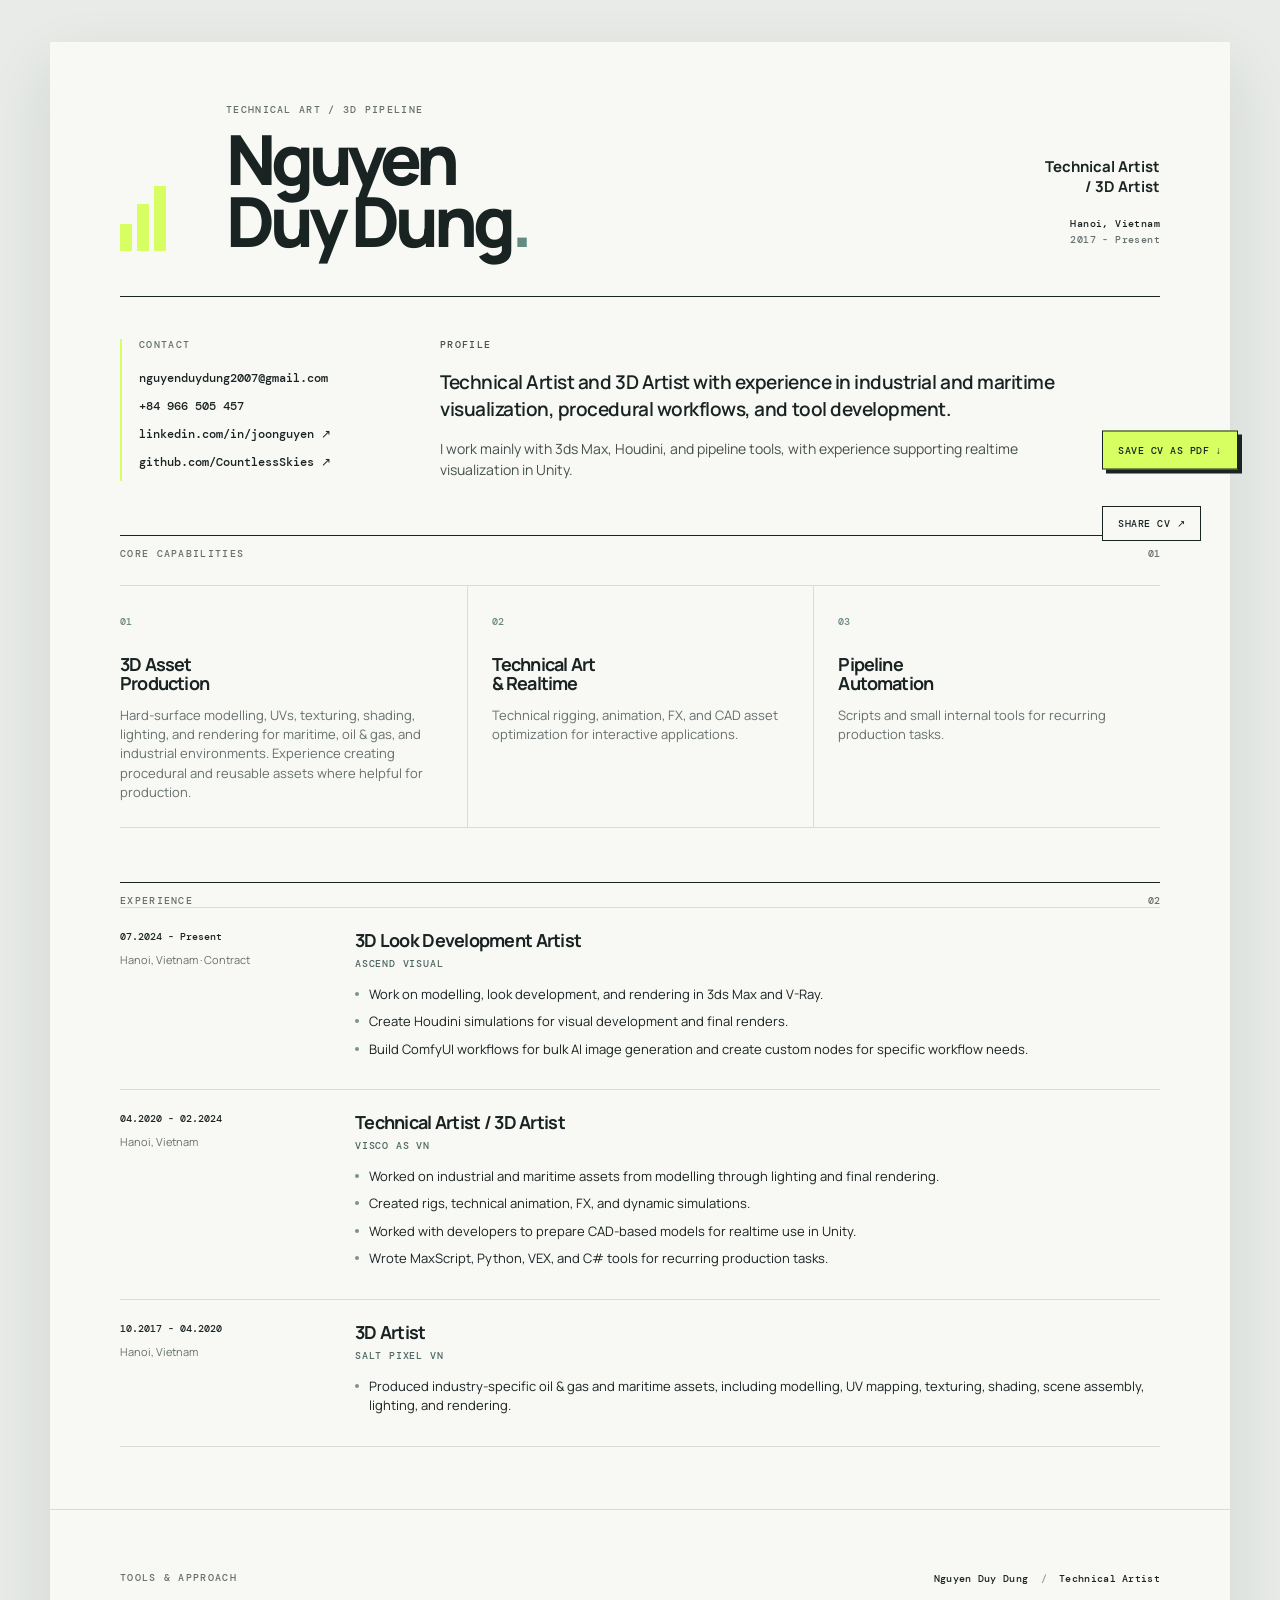
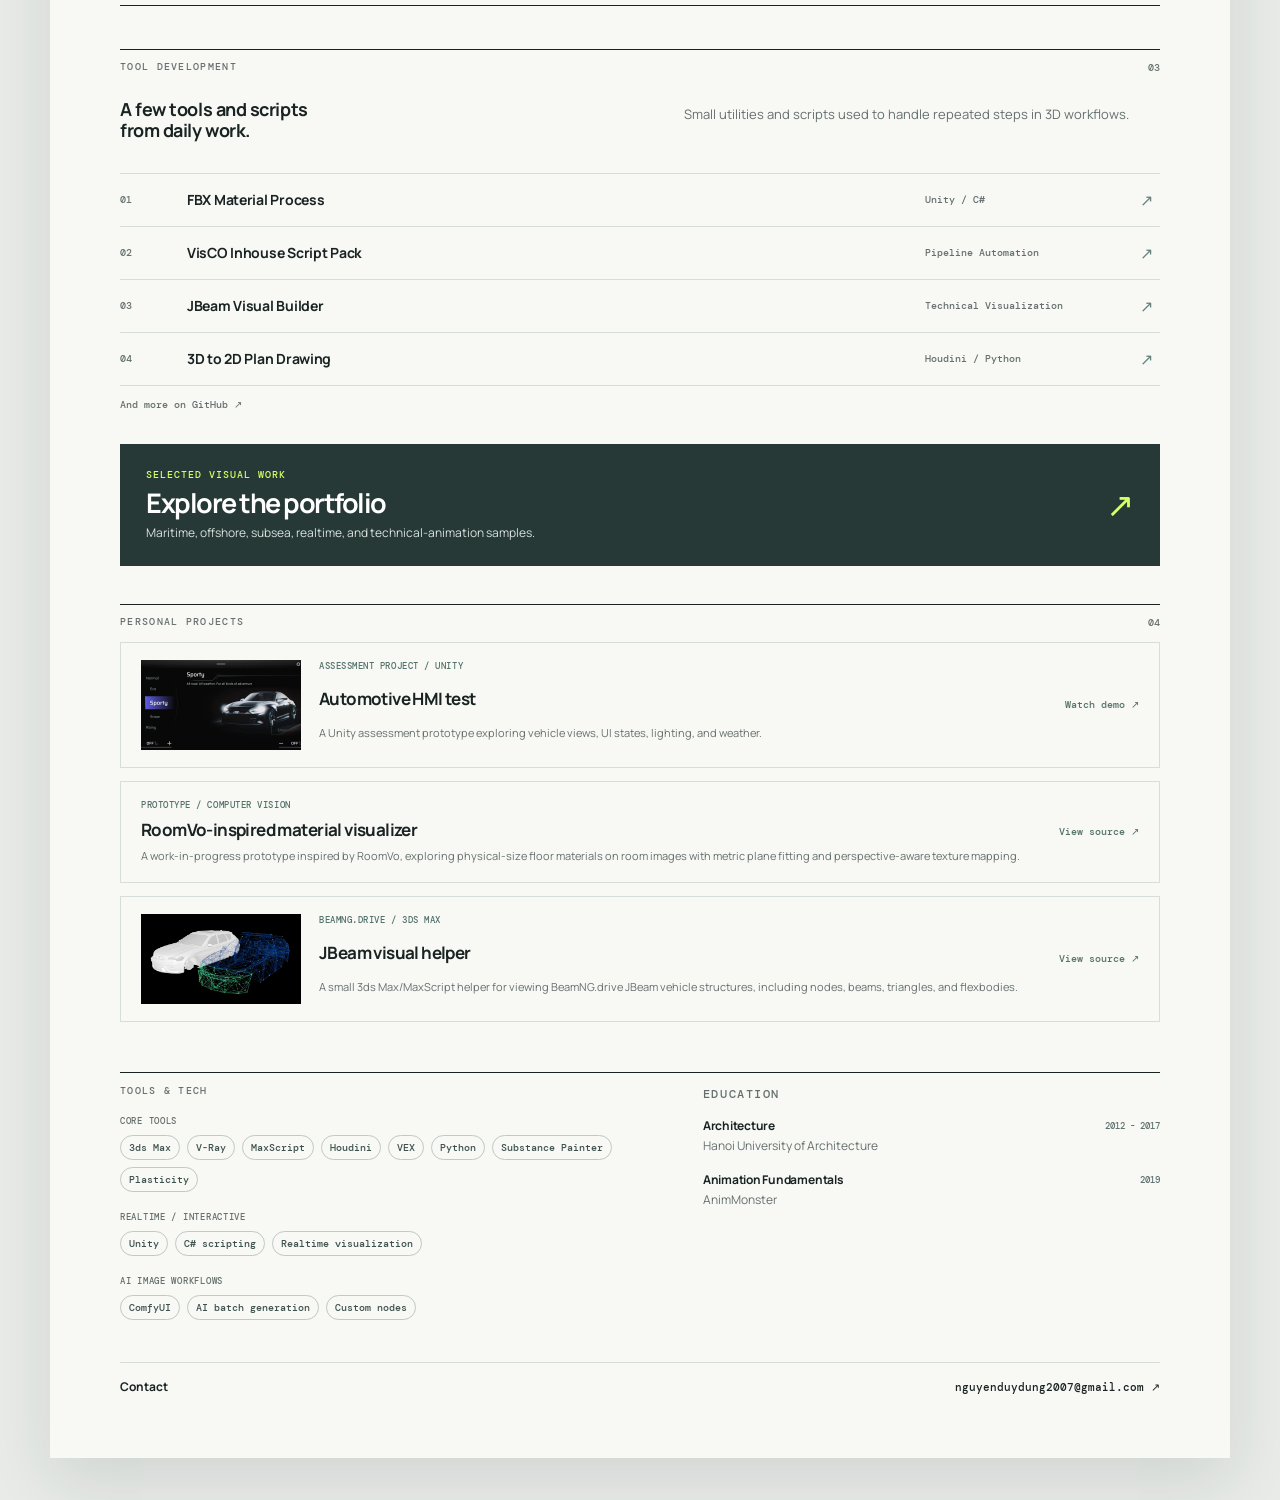
==== commit 349f1f2a: "Restore JBeam project without personal label" ====
--- a/index.html
+++ b/index.html
@@ -107,6 +107,13 @@
             <span>A work-in-progress prototype inspired by RoomVo, exploring physical-size floor materials on room images with metric plane fitting and perspective-aware texture mapping.</span>
             <i aria-hidden="true">View source ↗</i>
           </a>
+          <a class="realtime-project has-thumbnail" href="https://github.com/CountlessSkies/JBeamVisualBuilder" target="_blank" rel="noreferrer">
+            <img src="assets/portfolio/jbeam-visual-builder.webp" alt="JBeam vehicle data visualization" />
+            <span class="project-kicker">BeamNG.drive / 3ds Max</span>
+            <strong>JBeam visual helper</strong>
+            <span>A small 3ds Max/MaxScript helper for viewing BeamNG.drive JBeam vehicle structures, including nodes, beams, triangles, and flexbodies.</span>
+            <i aria-hidden="true">View source ↗</i>
+          </a>
         </section>
 
         <section class="bottom-grid">
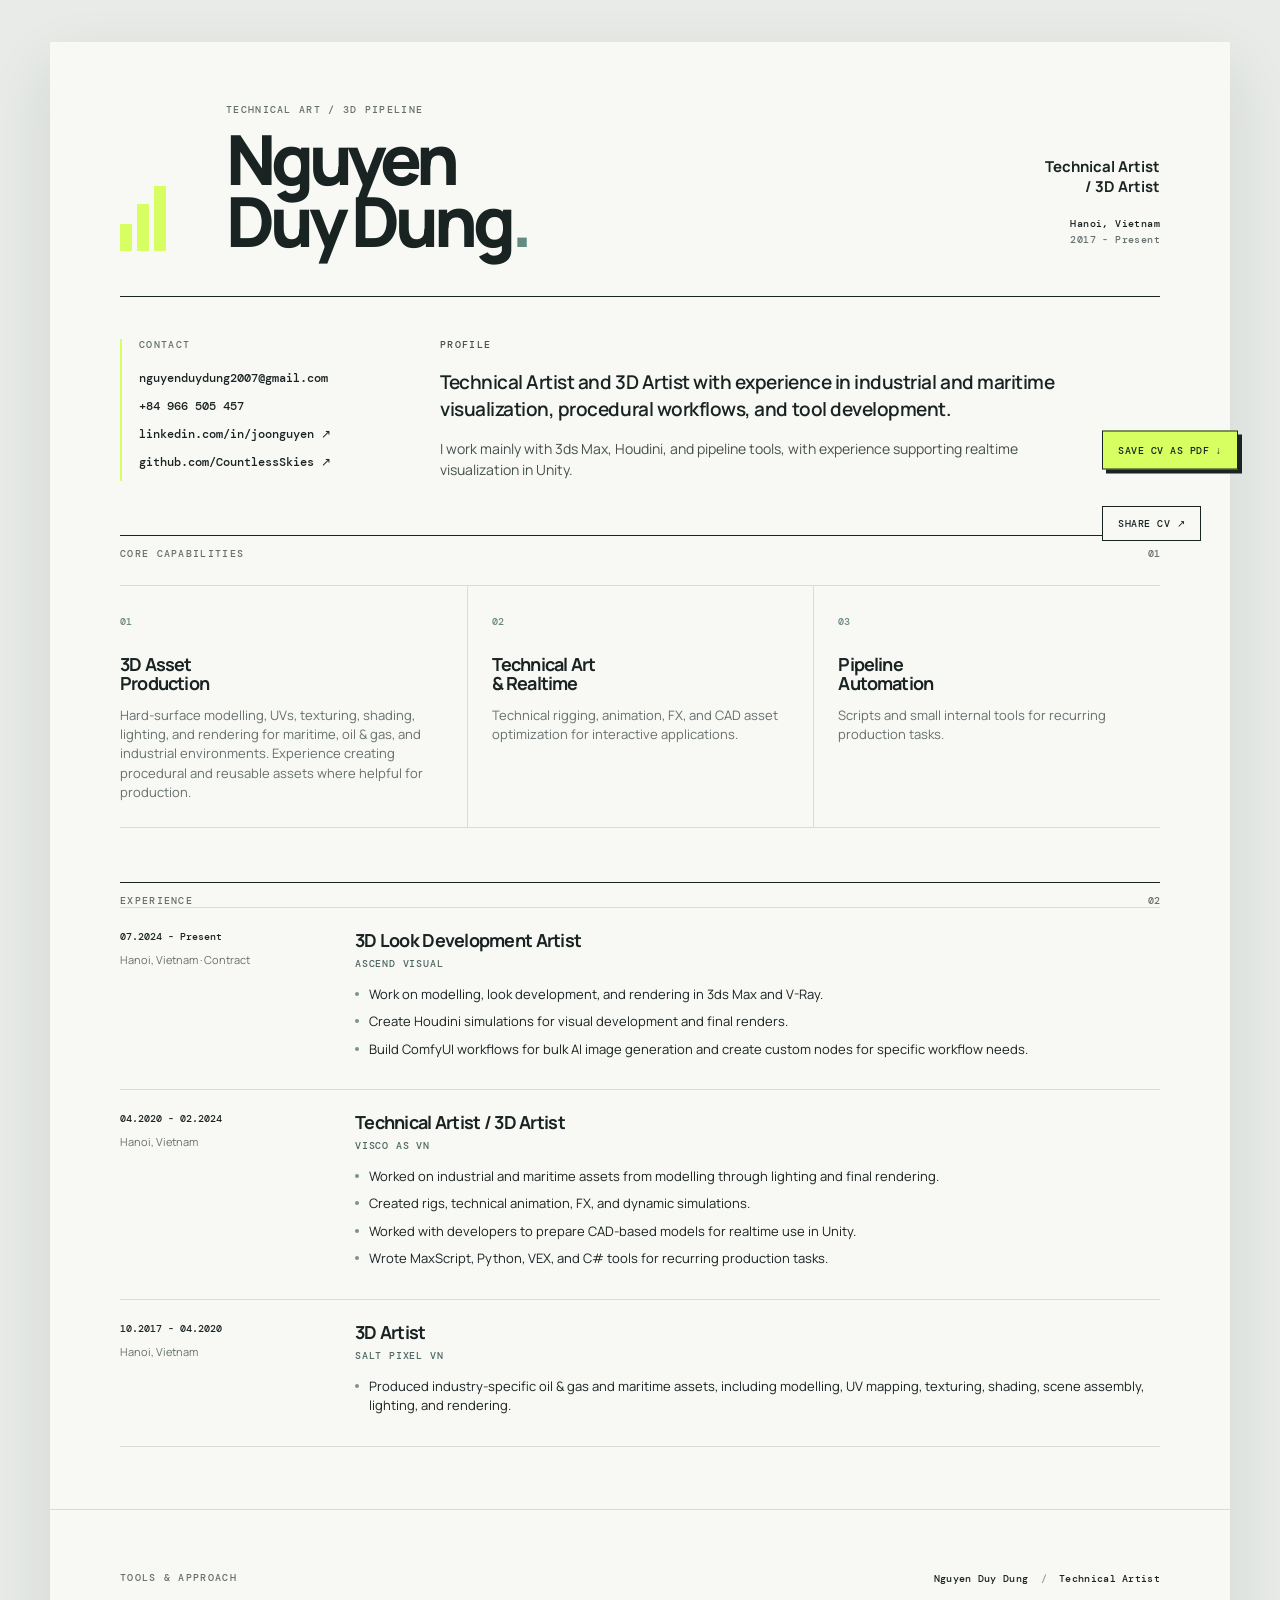
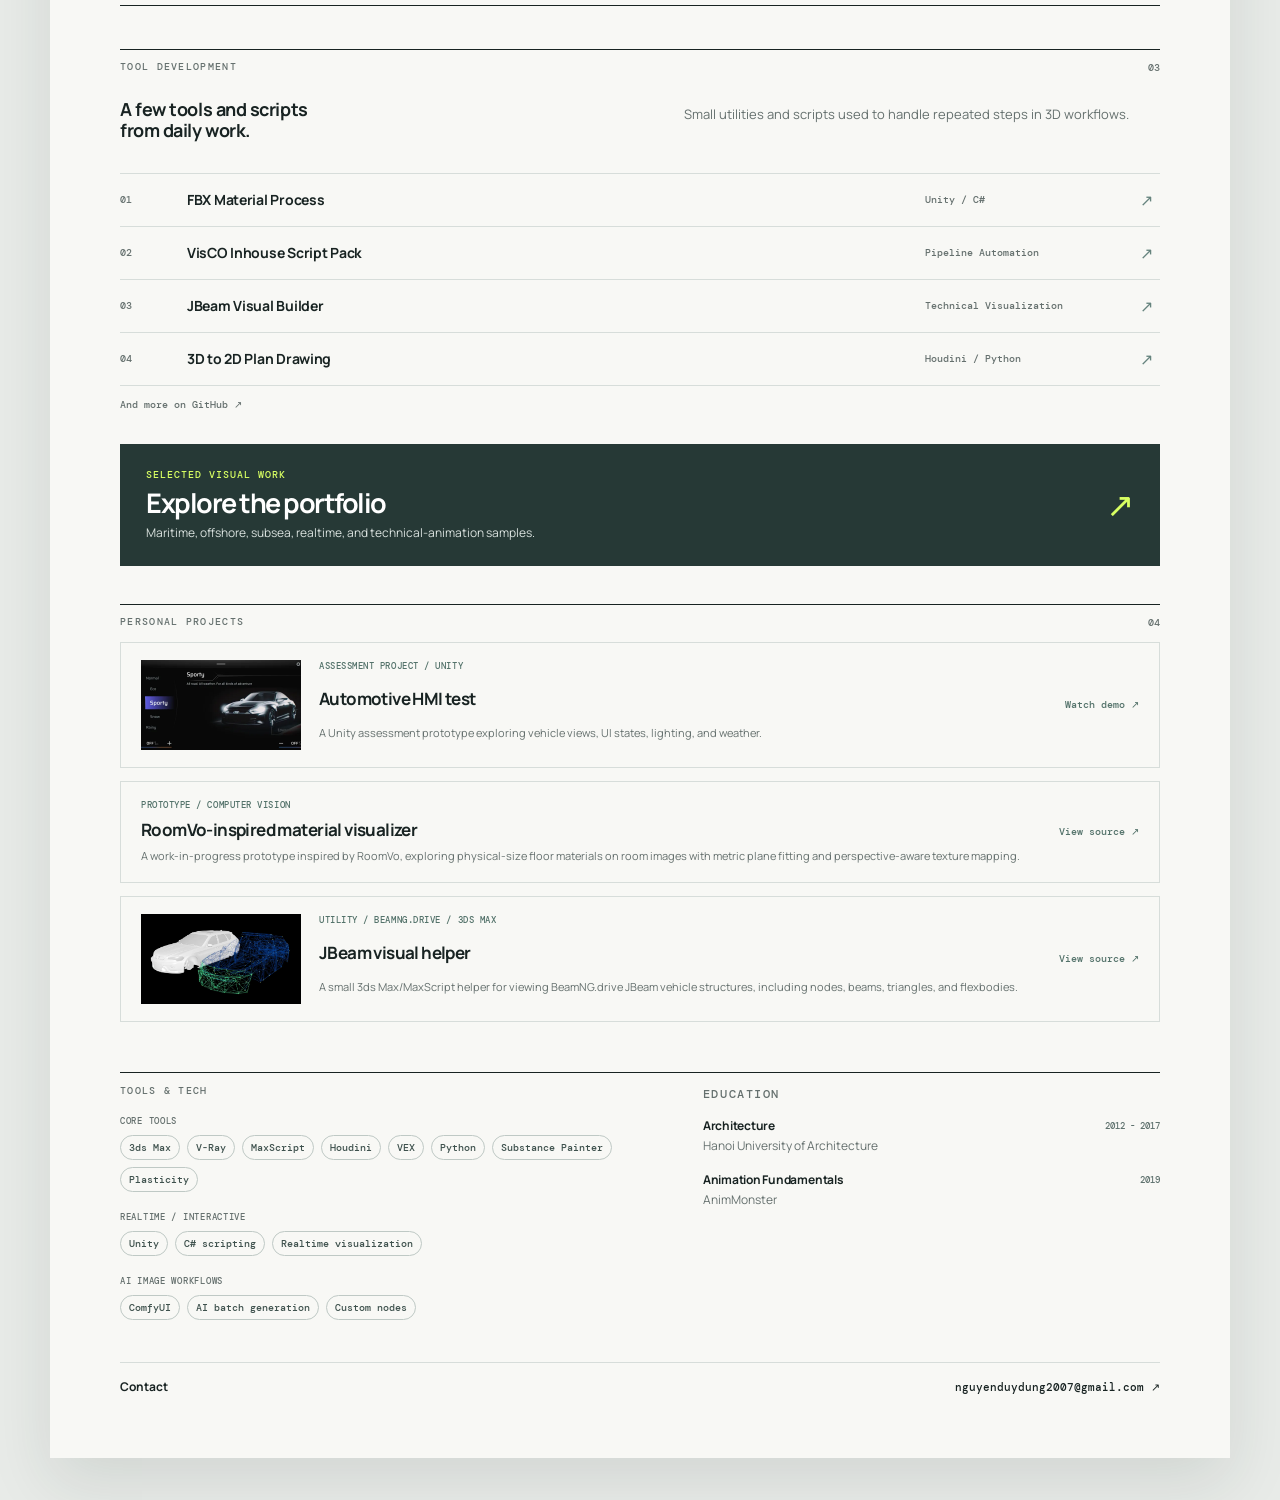
==== commit 67116358: "Label JBeam as a utility" ====
--- a/index.html
+++ b/index.html
@@ -109,7 +109,7 @@
           </a>
           <a class="realtime-project has-thumbnail" href="https://github.com/CountlessSkies/JBeamVisualBuilder" target="_blank" rel="noreferrer">
             <img src="assets/portfolio/jbeam-visual-builder.webp" alt="JBeam vehicle data visualization" />
-            <span class="project-kicker">BeamNG.drive / 3ds Max</span>
+            <span class="project-kicker">Utility / BeamNG.drive / 3ds Max</span>
             <strong>JBeam visual helper</strong>
             <span>A small 3ds Max/MaxScript helper for viewing BeamNG.drive JBeam vehicle structures, including nodes, beams, triangles, and flexbodies.</span>
             <i aria-hidden="true">View source ↗</i>
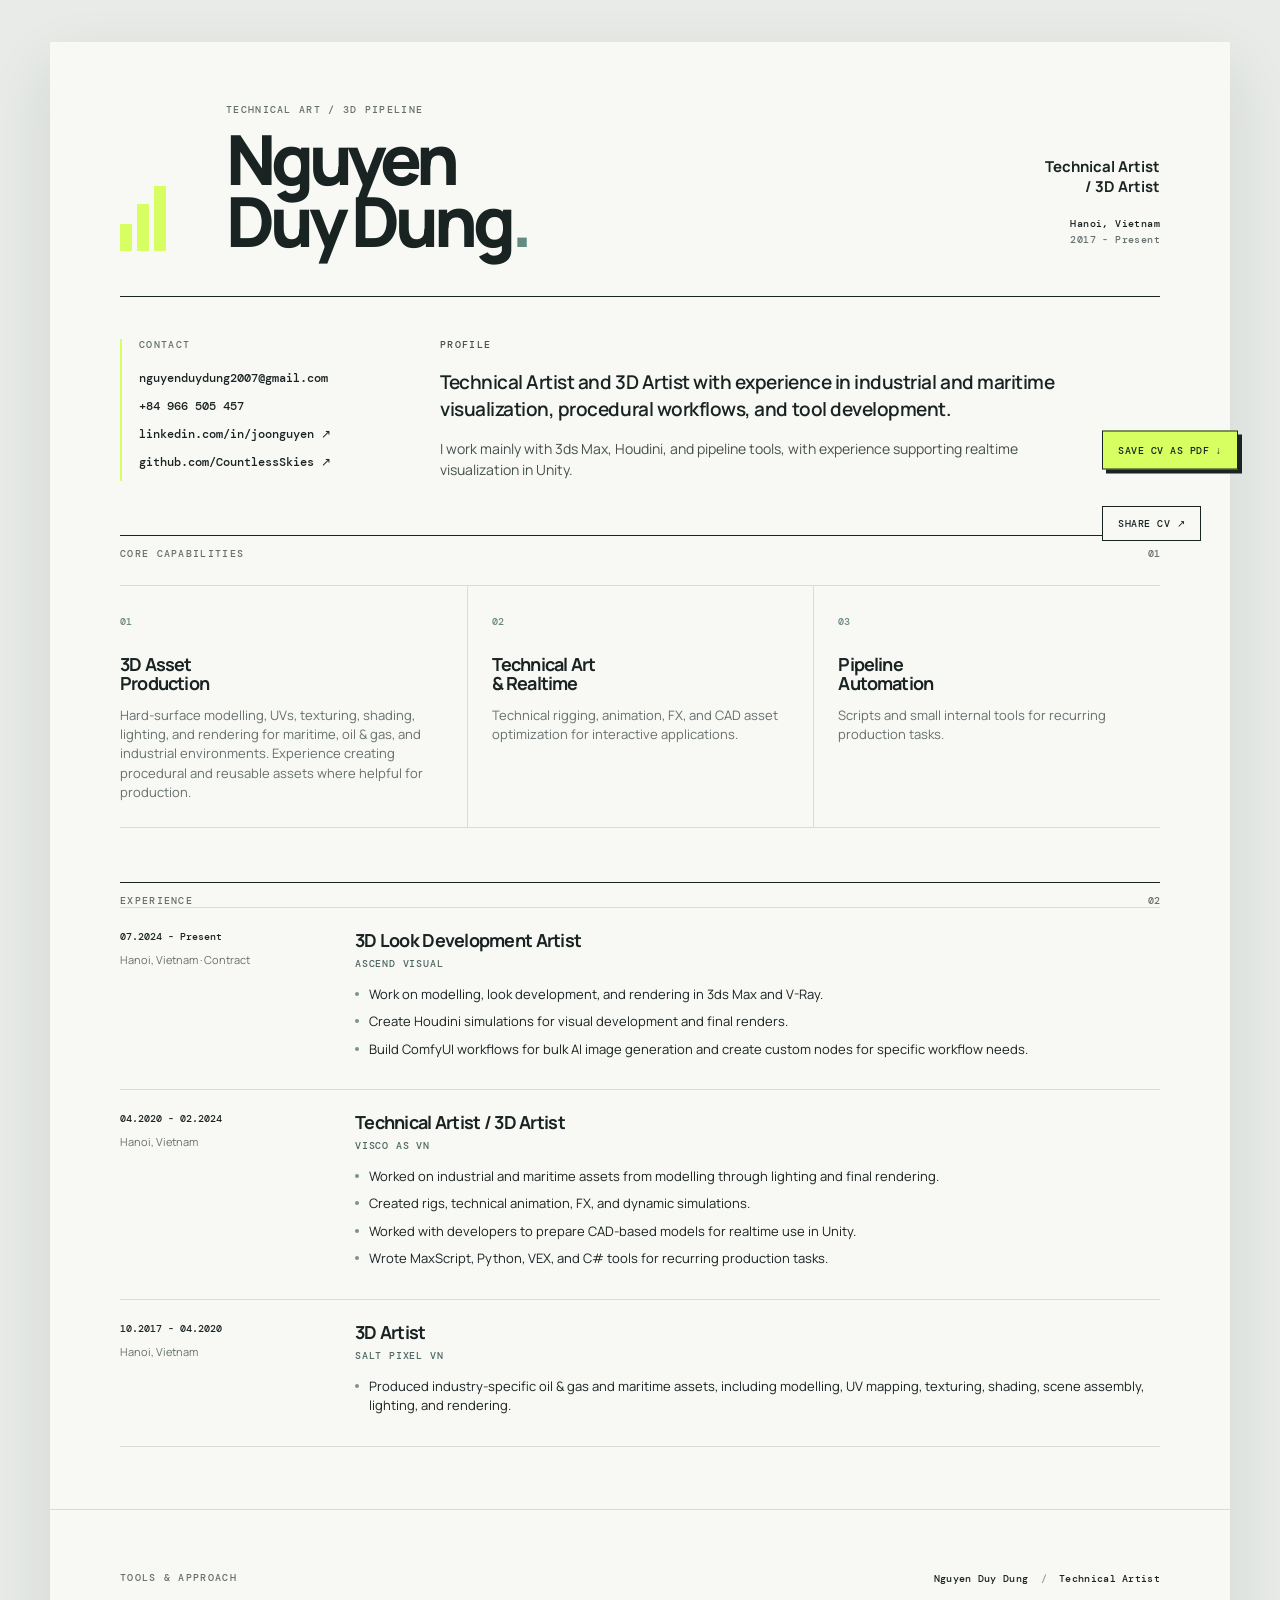
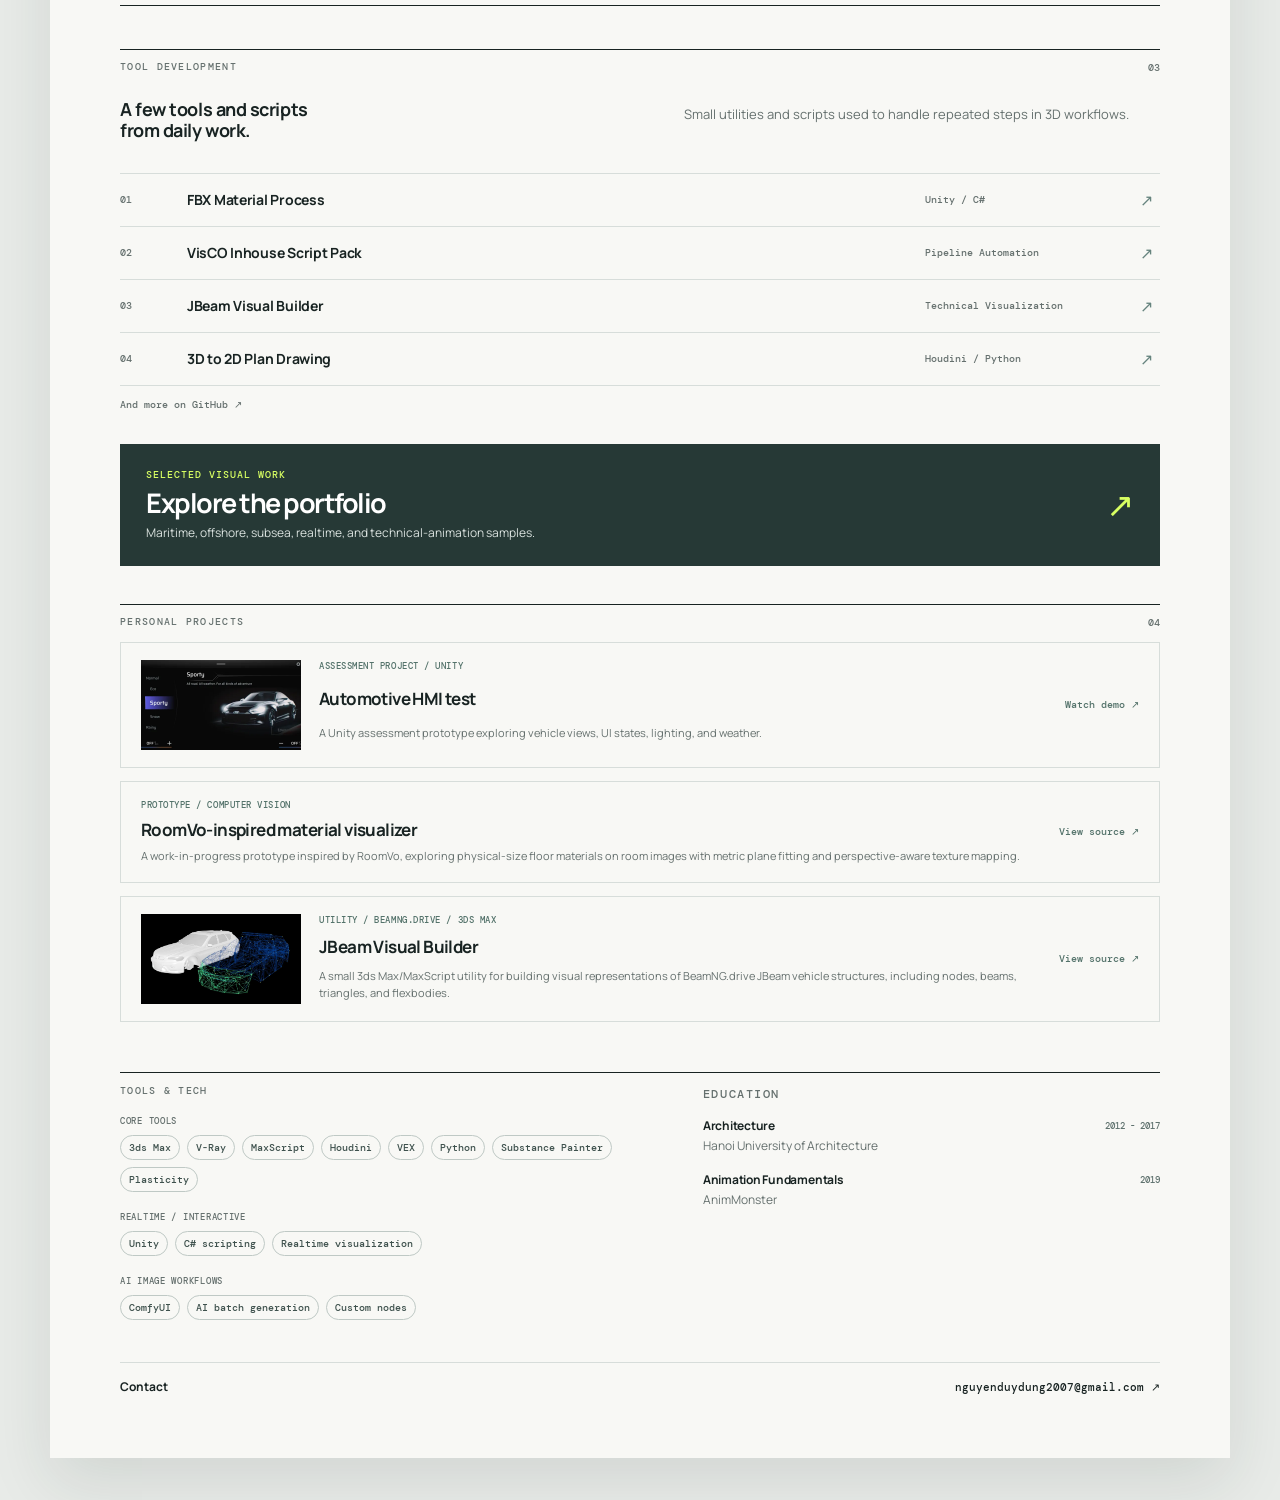
==== commit ece8364e: "Clarify JBeam Visual Builder role" ====
--- a/index.html
+++ b/index.html
@@ -14,6 +14,7 @@
     <link rel="stylesheet" href="share-button.css" />
     <link rel="stylesheet" href="project-thumbnails.css" />
     <link rel="stylesheet" href="cv-refinements.css" />
+    <link rel="stylesheet" href="print.css" />
   </head>
   <body>
     <main class="resume">
@@ -110,8 +111,8 @@
           <a class="realtime-project has-thumbnail" href="https://github.com/CountlessSkies/JBeamVisualBuilder" target="_blank" rel="noreferrer">
             <img src="assets/portfolio/jbeam-visual-builder.webp" alt="JBeam vehicle data visualization" />
             <span class="project-kicker">Utility / BeamNG.drive / 3ds Max</span>
-            <strong>JBeam visual helper</strong>
-            <span>A small 3ds Max/MaxScript helper for viewing BeamNG.drive JBeam vehicle structures, including nodes, beams, triangles, and flexbodies.</span>
+            <strong>JBeam Visual Builder</strong>
+            <span>A small 3ds Max/MaxScript utility for building visual representations of BeamNG.drive JBeam vehicle structures, including nodes, beams, triangles, and flexbodies.</span>
             <i aria-hidden="true">View source ↗</i>
           </a>
         </section>
--- a/print.css
+++ b/print.css
@@ -0,0 +1,168 @@
+/* A print layout that keeps the visual language of the site without letting
+   the browser split cards, jobs, or the footer across arbitrary sheets. */
+@page {
+  size: A4;
+  margin: 0;
+}
+
+@media print {
+  html,
+  body {
+    width: 210mm;
+    background: #fff;
+    -webkit-print-color-adjust: exact;
+    print-color-adjust: exact;
+  }
+
+  .resume {
+    width: 100%;
+    margin: 0;
+    box-shadow: none;
+  }
+
+  /* Let an A4 sheet break only between complete content blocks. A fixed
+     minimum page height and an absolute footer were the source of the gaps. */
+  .page,
+  .page-two {
+    width: auto;
+    min-height: 0;
+    padding: 16mm 18mm;
+    border: 0;
+    break-after: auto;
+    page-break-after: auto;
+  }
+
+  .page-two {
+    break-before: page;
+    page-break-before: always;
+  }
+
+  .hero,
+  .intro-grid,
+  .capabilities,
+  .job,
+  .continuation,
+  .tools-feature,
+  .realtime-project,
+  .bottom-grid,
+  .education article,
+  .portfolio-cta,
+  .tool-list a {
+    break-inside: avoid;
+    page-break-inside: avoid;
+  }
+
+  /* A footer participates in normal document flow in print, so it can never
+     overlap content or reserve a blank band at the bottom of a sheet. */
+  footer,
+  .page-two footer {
+    position: static;
+    margin-top: 16mm;
+    left: auto;
+    right: auto;
+    bottom: auto;
+  }
+
+  /* Preserve the site's roomy structure, but reclaim just enough vertical
+     space for the first sheet to contain its complete introduction. */
+  .hero {
+    padding-bottom: 8mm;
+  }
+
+  .intro-grid {
+    padding: 7mm 0 8mm;
+  }
+
+  .capability-grid {
+    margin-top: 4mm;
+  }
+
+  .capability-grid article,
+  .capability-grid article + article {
+    min-height: 0;
+    padding-top: 4mm;
+    padding-bottom: 4mm;
+  }
+
+  .capability-grid h2 {
+    margin: 5mm 0 3mm;
+  }
+
+  .experience {
+    margin-top: 0;
+    break-before: page;
+    page-break-before: always;
+  }
+
+  .tools-feature {
+    padding-top: 8mm;
+  }
+
+  .tools-intro {
+    padding: 5mm 0 6mm;
+  }
+
+  .project-highlights {
+    margin-top: 8mm;
+    break-before: page;
+    page-break-before: always;
+  }
+
+  .realtime-project {
+    gap: 4px 18px;
+    margin-top: 8px;
+    padding: 12px 14px;
+  }
+
+  .realtime-project strong {
+    font-size: 16px;
+  }
+
+  .realtime-project.has-thumbnail {
+    grid-template-columns: 125px minmax(0, 1fr) auto;
+  }
+
+  .realtime-project.has-thumbnail img {
+    grid-column: 1;
+    grid-row: 1 / 4;
+    height: 65px;
+    max-height: none;
+    margin-bottom: 0;
+  }
+
+  .realtime-project.has-thumbnail .project-kicker,
+  .realtime-project.has-thumbnail strong,
+  .realtime-project.has-thumbnail > span:last-of-type {
+    grid-column: 2;
+    grid-row: auto;
+  }
+
+  .realtime-project.has-thumbnail i {
+    grid-column: 3;
+    grid-row: 1 / 4;
+  }
+
+  .bottom-grid {
+    margin-top: 8mm;
+  }
+
+  .save-pdf,
+  .share-cv {
+    display: none !important;
+  }
+
+  .portfolio-cta:hover,
+  .tool-list a:hover,
+  .realtime-project:hover {
+    background: initial;
+    transform: none;
+  }
+
+  .portfolio-feature img,
+  .portfolio-tile img,
+  .personal-visual img,
+  .subsea-gallery img,
+  .motion-frame img {
+    animation: none;
+  }
+}
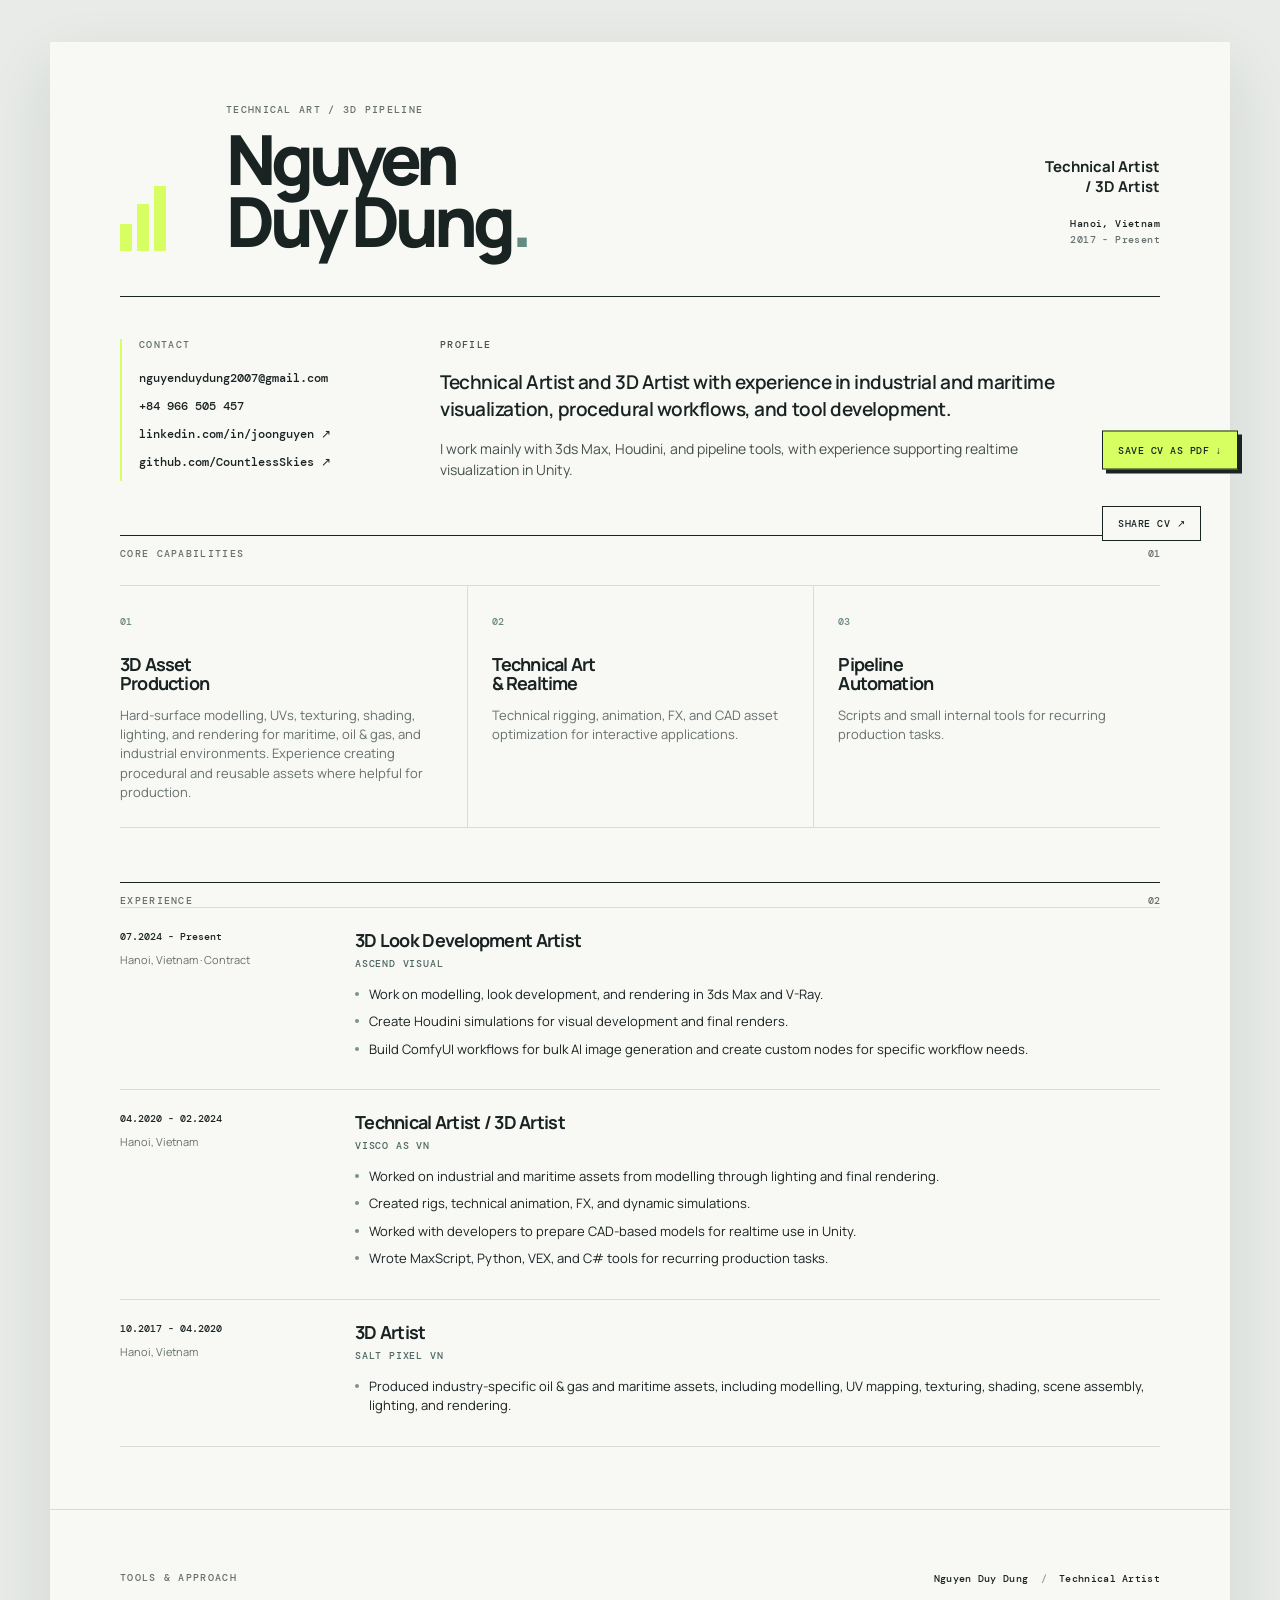
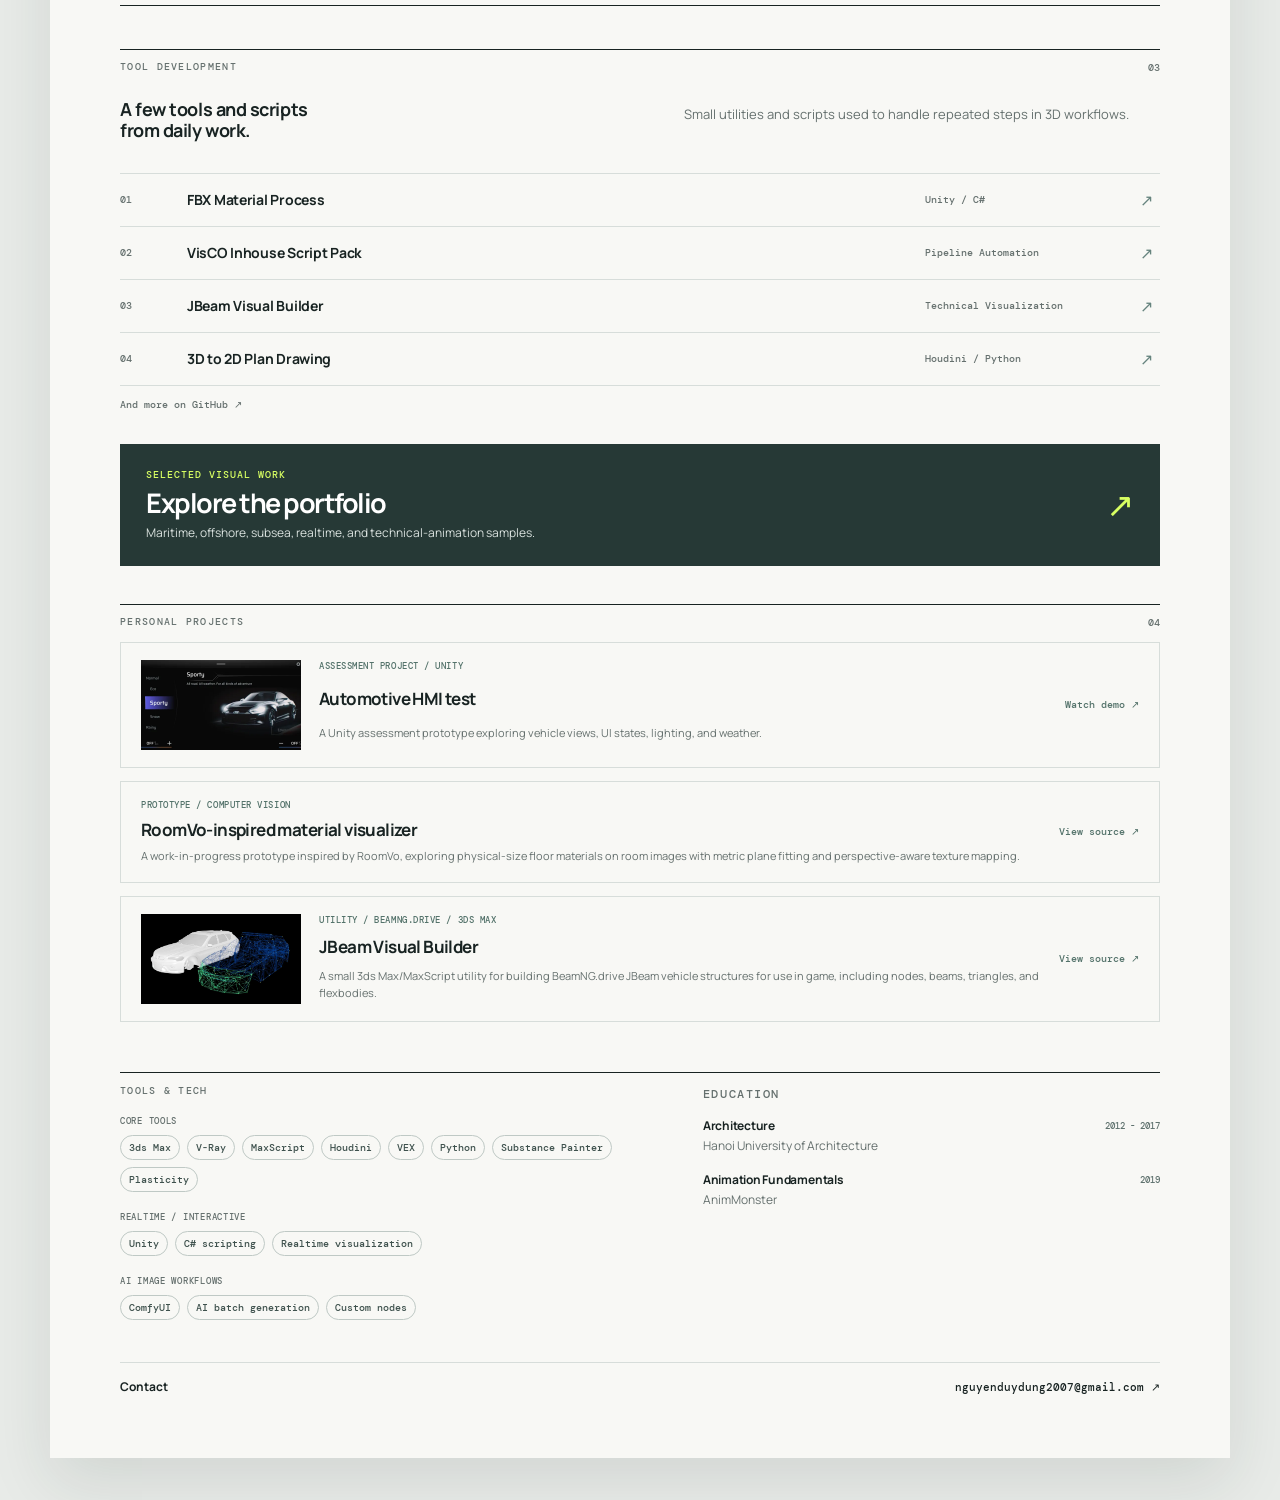
==== commit a737ac1a: "Describe JBeam builder accurately" ====
--- a/index.html
+++ b/index.html
@@ -112,7 +112,7 @@
             <img src="assets/portfolio/jbeam-visual-builder.webp" alt="JBeam vehicle data visualization" />
             <span class="project-kicker">Utility / BeamNG.drive / 3ds Max</span>
             <strong>JBeam Visual Builder</strong>
-            <span>A small 3ds Max/MaxScript utility for building visual representations of BeamNG.drive JBeam vehicle structures, including nodes, beams, triangles, and flexbodies.</span>
+            <span>A small 3ds Max/MaxScript utility for building BeamNG.drive JBeam vehicle structures for use in game, including nodes, beams, triangles, and flexbodies.</span>
             <i aria-hidden="true">View source ↗</i>
           </a>
         </section>
